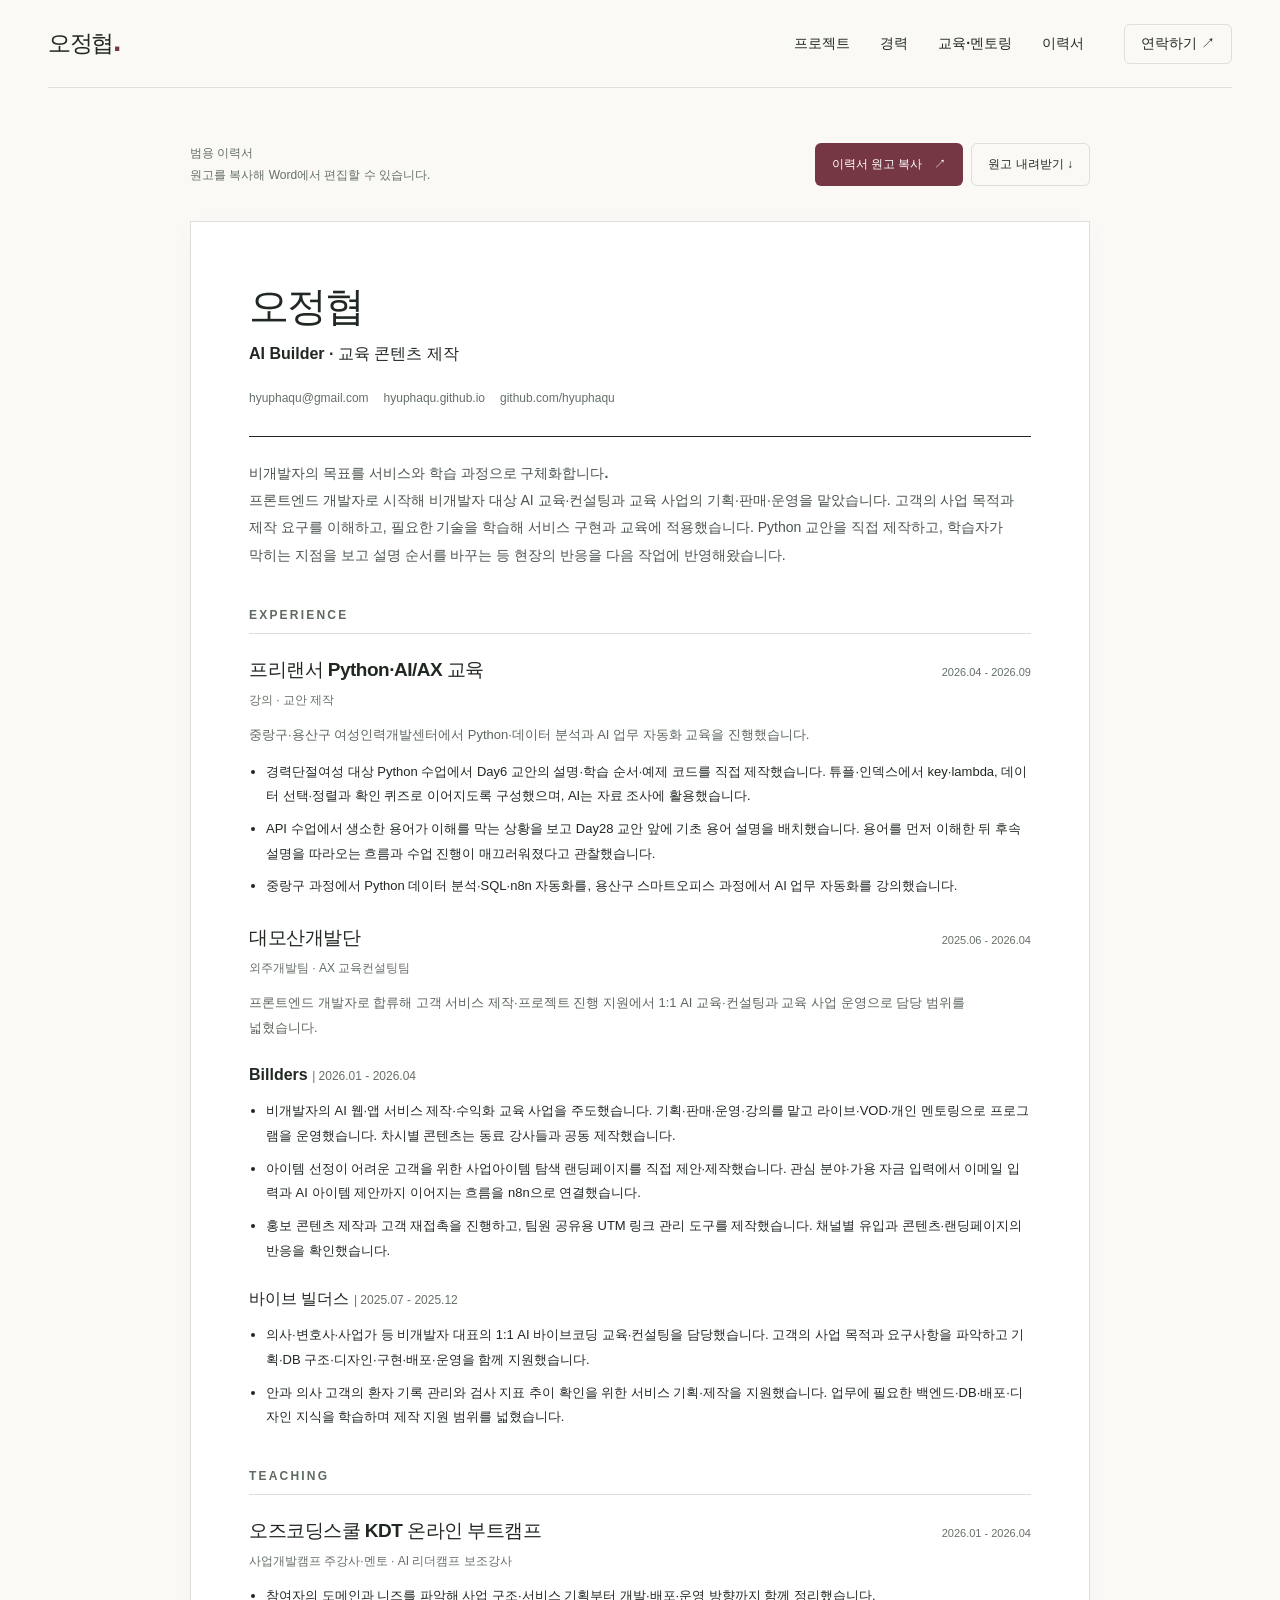
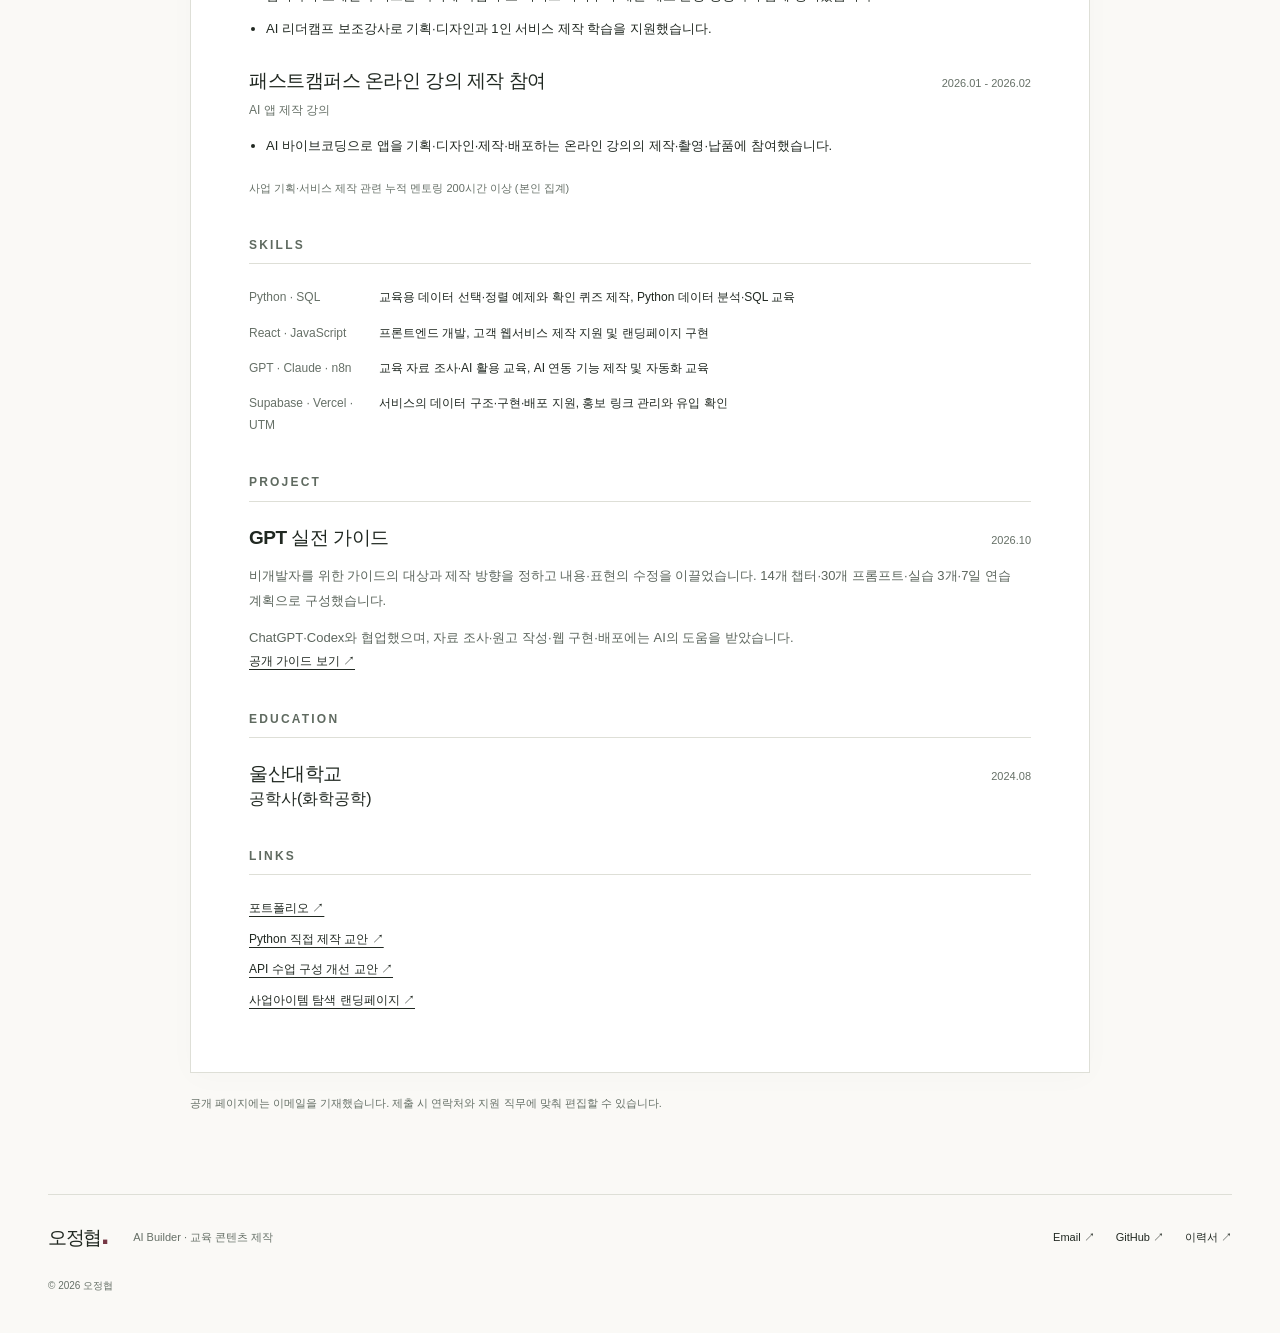
==== resume/index.html @ 207a9ebc "Build personal portfolio with project cases and public resume" ====
<!doctype html>
<html lang="ko"><head><meta charset="utf-8"><meta name="viewport" content="width=device-width,initial-scale=1">
<title>오정협 이력서 | AI Builder · 교육 콘텐츠 제작</title><meta name="description" content="오정협의 범용 이력서. Python·AI 교육과 교안 제작, 서비스 제작 지원, 교육 사업 운영 경험.">
<meta name="theme-color" content="#faf9f6"><link rel="icon" href="../assets/favicon.svg" type="image/svg+xml">
<link rel="canonical" href="https://hyuphaqu.github.io/resume/"><meta property="og:type" content="website"><meta property="og:locale" content="ko_KR">
<meta property="og:title" content="오정협 이력서 | AI Builder · 교육 콘텐츠 제작"><meta property="og:description" content="오정협의 범용 이력서. Python·AI 교육과 교안 제작, 서비스 제작 지원, 교육 사업 운영 경험."><meta property="og:url" content="https://hyuphaqu.github.io/resume/">
<meta property="og:image" content="https://hyuphaqu.github.io/assets/profile.webp"><meta name="twitter:card" content="summary">
<link rel="stylesheet" href="../assets/style.css"><script defer src="../assets/app.js"></script></head><body>
<a class="skip" href="#main">본문으로 건너뛰기</a><header class="header"><a class="brand" href="../index.html" aria-label="오정협 홈">오정협<span class="brand-dot">.</span></a>
<button class="menu-button" aria-expanded="false" aria-controls="site-nav">메뉴 <span aria-hidden="true">+</span></button>
<nav id="site-nav" aria-label="주요 메뉴"><a href="../index.html#work">프로젝트</a><a href="../index.html#career">경력</a><a href="../index.html#teaching">교육·멘토링</a><a href="../resume/">이력서</a><a class="nav-contact" href="../index.html#contact">연락하기 <span aria-hidden="true">↗</span></a></nav></header><main id="main" class="wrap resume-shell"><div class="resume-tools"><p>범용 이력서<br>원고를 복사해 Word에서 편집할 수 있습니다.</p><div class="resume-tool-actions"><button class="button primary" data-copy-resume>이력서 원고 복사 <span aria-hidden="true">↗</span></button><a class="button secondary" href="../downloads/resume.txt" download="오정협_범용이력서_원고.txt">원고 내려받기 ↓</a></div></div><article class="resume-document"><h1>오정협</h1><p class="resume-role">AI Builder · 교육 콘텐츠 제작</p><div class="resume-contacts"><a href="mailto:hyuphaqu@gmail.com">hyuphaqu@gmail.com</a><a href="https://hyuphaqu.github.io/">hyuphaqu.github.io</a><a href="https://github.com/hyuphaqu" target="_blank" rel="noopener noreferrer">github.com/hyuphaqu</a></div><div class="resume-intro"><strong>비개발자의 목표를 서비스와 학습 과정으로 구체화합니다.</strong><p>프론트엔드 개발자로 시작해 비개발자 대상 AI 교육·컨설팅과 교육 사업의 기획·판매·운영을 맡았습니다. 고객의 사업 목적과 제작 요구를 이해하고, 필요한 기술을 학습해 서비스 구현과 교육에 적용했습니다. Python 교안을 직접 제작하고, 학습자가 막히는 지점을 보고 설명 순서를 바꾸는 등 현장의 반응을 다음 작업에 반영해왔습니다.</p></div><section><h2>EXPERIENCE</h2><article class="resume-item"><div class="resume-item-heading"><h3>프리랜서 Python·AI/AX 교육</h3><time>2026.04 - 2026.09</time></div><p class="role">강의 · 교안 제작</p><p class="summary">중랑구·용산구 여성인력개발센터에서 Python·데이터 분석과 AI 업무 자동화 교육을 진행했습니다.</p><ul><li>경력단절여성 대상 Python 수업에서 Day6 교안의 설명·학습 순서·예제 코드를 직접 제작했습니다. 튜플·인덱스에서 key·lambda, 데이터 선택·정렬과 확인 퀴즈로 이어지도록 구성했으며, AI는 자료 조사에 활용했습니다.</li><li>API 수업에서 생소한 용어가 이해를 막는 상황을 보고 Day28 교안 앞에 기초 용어 설명을 배치했습니다. 용어를 먼저 이해한 뒤 후속 설명을 따라오는 흐름과 수업 진행이 매끄러워졌다고 관찰했습니다.</li><li>중랑구 과정에서 Python 데이터 분석·SQL·n8n 자동화를, 용산구 스마트오피스 과정에서 AI 업무 자동화를 강의했습니다.</li></ul></article><article class="resume-item"><div class="resume-item-heading"><h3>대모산개발단</h3><time>2025.06 - 2026.04</time></div><p class="role">외주개발팀 · AX 교육컨설팅팀</p><p class="summary">프론트엔드 개발자로 합류해 고객 서비스 제작·프로젝트 진행 지원에서 1:1 AI 교육·컨설팅과 교육 사업 운영으로 담당 범위를 넓혔습니다.</p><div class="resume-item"><p><strong>Billders</strong> <span class="role"> | 2026.01 - 2026.04</span></p><ul><li>비개발자의 AI 웹·앱 서비스 제작·수익화 교육 사업을 주도했습니다. 기획·판매·운영·강의를 맡고 라이브·VOD·개인 멘토링으로 프로그램을 운영했습니다. 차시별 콘텐츠는 동료 강사들과 공동 제작했습니다.</li><li>아이템 선정이 어려운 고객을 위한 사업아이템 탐색 랜딩페이지를 직접 제안·제작했습니다. 관심 분야·가용 자금 입력에서 이메일 입력과 AI 아이템 제안까지 이어지는 흐름을 n8n으로 연결했습니다.</li><li>홍보 콘텐츠 제작과 고객 재접촉을 진행하고, 팀원 공유용 UTM 링크 관리 도구를 제작했습니다. 채널별 유입과 콘텐츠·랜딩페이지의 반응을 확인했습니다.</li></ul></div><div class="resume-item"><p><strong>바이브 빌더스</strong> <span class="role"> | 2025.07 - 2025.12</span></p><ul><li>의사·변호사·사업가 등 비개발자 대표의 1:1 AI 바이브코딩 교육·컨설팅을 담당했습니다. 고객의 사업 목적과 요구사항을 파악하고 기획·DB 구조·디자인·구현·배포·운영을 함께 지원했습니다.</li><li>안과 의사 고객의 환자 기록 관리와 검사 지표 추이 확인을 위한 서비스 기획·제작을 지원했습니다. 업무에 필요한 백엔드·DB·배포·디자인 지식을 학습하며 제작 지원 범위를 넓혔습니다.</li></ul></div></article></section><section><h2>TEACHING</h2><article class="resume-item"><div class="resume-item-heading"><h3>오즈코딩스쿨 KDT 온라인 부트캠프</h3><time>2026.01 - 2026.04</time></div><p class="role">사업개발캠프 주강사·멘토 · AI 리더캠프 보조강사</p><ul><li>참여자의 도메인과 니즈를 파악해 사업 구조·서비스 기획부터 개발·배포·운영 방향까지 함께 정리했습니다.</li><li>AI 리더캠프 보조강사로 기획·디자인과 1인 서비스 제작 학습을 지원했습니다.</li></ul></article><article class="resume-item"><div class="resume-item-heading"><h3>패스트캠퍼스 온라인 강의 제작 참여</h3><time>2026.01 - 2026.02</time></div><p class="role">AI 앱 제작 강의</p><ul><li>AI 바이브코딩으로 앱을 기획·디자인·제작·배포하는 온라인 강의의 제작·촬영·납품에 참여했습니다.</li></ul></article><p class="resume-footnote">사업 기획·서비스 제작 관련 누적 멘토링 200시간 이상 (본인 집계)</p></section><section><h2>SKILLS</h2><dl class="resume-skills"><div><dt>Python · SQL</dt><dd>교육용 데이터 선택·정렬 예제와 확인 퀴즈 제작, Python 데이터 분석·SQL 교육</dd></div><div><dt>React · JavaScript</dt><dd>프론트엔드 개발, 고객 웹서비스 제작 지원 및 랜딩페이지 구현</dd></div><div><dt>GPT · Claude · n8n</dt><dd>교육 자료 조사·AI 활용 교육, AI 연동 기능 제작 및 자동화 교육</dd></div><div><dt>Supabase · Vercel · UTM</dt><dd>서비스의 데이터 구조·구현·배포 지원, 홍보 링크 관리와 유입 확인</dd></div></dl></section><section><h2>PROJECT</h2><article class="resume-item"><div class="resume-item-heading"><h3>GPT 실전 가이드</h3><time>2026.10</time></div><p class="summary">비개발자를 위한 가이드의 대상과 제작 방향을 정하고 내용·표현의 수정을 이끌었습니다. 14개 챕터·30개 프롬프트·실습 3개·7일 연습 계획으로 구성했습니다.</p><p class="summary">ChatGPT·Codex와 협업했으며, 자료 조사·원고 작성·웹 구현·배포에는 AI의 도움을 받았습니다.</p><p class="resume-links"><a href="https://gpt-hypothesis-guide.vercel.app/" target="_blank" rel="noopener noreferrer">공개 가이드 보기 ↗</a></p></article></section><section><h2>EDUCATION</h2><div class="resume-item-heading"><h3>울산대학교</h3><time>2024.08</time></div><p class="role">공학사(화학공학)</p></section><section><h2>LINKS</h2><div class="resume-links"><a href="https://hyuphaqu.github.io/" target="_blank" rel="noopener noreferrer">포트폴리오 ↗</a><a href="https://demodev.notion.site/33cccaf841aa8014bf7bc5bc81eb9c6d" target="_blank" rel="noopener noreferrer">Python 직접 제작 교안 ↗</a><a href="https://demodev.notion.site/360ccaf841aa806db81ffb4a55bb0913" target="_blank" rel="noopener noreferrer">API 수업 구성 개선 교안 ↗</a><a href="https://demodev-ideafinder.base44.app/" target="_blank" rel="noopener noreferrer">사업아이템 탐색 랜딩페이지 ↗</a></div></section></article><p class="resume-footnote">공개 페이지에는 이메일을 기재했습니다. 제출 시 연락처와 지원 직무에 맞춰 편집할 수 있습니다.</p></main><footer class="footer"><a class="brand" href="../index.html">오정협<span class="brand-dot">.</span></a><p>AI Builder · 교육 콘텐츠 제작</p><div><a href="mailto:hyuphaqu@gmail.com">Email ↗</a><a href="https://github.com/hyuphaqu" target="_blank" rel="noopener noreferrer">GitHub ↗</a><a href="../resume/">이력서 ↗</a></div><small>© 2026 오정협</small></footer><div class="toast" role="status" aria-live="polite"></div></body></html>
---- assets/style.css ----
:root{--paper:#faf9f6;--white:#fff;--ink:#202821;--muted:#667067;--line:#dedfd7;--accent:#763744;--accent-dark:#5e2633;--soft:#f2ebe9;--green:#e9ede5;--radius:14px;--max:1120px;font-family:-apple-system,BlinkMacSystemFont,"Apple SD Gothic Neo","Noto Sans KR","Malgun Gothic",sans-serif;color:var(--ink);background:var(--paper);font-synthesis:none;scroll-behavior:smooth;scroll-padding-top:100px}
*{box-sizing:border-box}body{margin:0}a{color:inherit;text-decoration:none}button{font:inherit;cursor:pointer}img{display:block;max-width:100%;height:auto}button,a{-webkit-tap-highlight-color:transparent}::selection{background:#e9d4d9;color:#36171e}a:focus-visible,button:focus-visible{outline:3px solid var(--accent);outline-offset:5px}button{color:inherit}h1,h2,h3,p,figure,dl,dd{margin:0}p{word-break:keep-all;overflow-wrap:anywhere}h1,h2,h3{word-break:keep-all}button:disabled{cursor:default}em{font-style:normal;color:var(--accent)}.wrap{width:min(var(--max),calc(100% - 96px));margin-inline:auto}.header{height:88px;display:flex;justify-content:space-between;align-items:center;width:min(1280px,calc(100% - 96px));margin:auto;border-bottom:1px solid var(--line);position:relative;z-index:10}.brand{font-size:23px;font-weight:800;letter-spacing:-1.3px;white-space:nowrap}.brand-dot{color:var(--accent);font-size:30px;line-height:0}.header nav{display:flex;gap:30px;align-items:center;font-size:14px;font-weight:550}.header nav a{padding-block:9px}.header nav a:hover,.text-link:hover,.back-link:hover{color:var(--accent)}.header nav .nav-contact{margin-left:10px;padding:10px 16px;border:1px solid var(--line);border-radius:6px}.menu-button{display:none}.skip{position:absolute;top:-100px;left:16px;padding:10px;background:var(--ink);color:white;z-index:100}.skip:focus{top:16px}.hero{padding-top:92px;padding-bottom:76px;display:grid;grid-template-columns:1fr 370px;gap:70px;align-items:center}.eyebrow,.mini-label{font-size:11px;letter-spacing:1.8px;font-weight:700;line-height:1.5;color:var(--muted)}.eyebrow{display:flex;align-items:center;gap:9px;margin-bottom:22px}.hero .eyebrow span{width:7px;height:7px;border-radius:50%;background:var(--accent)}h1{font-size:clamp(42px,4.6vw,61px);letter-spacing:-3.2px;line-height:1.2;font-weight:750}.hero-desc{font-size:16px;line-height:1.9;margin-top:28px;color:#525c54;letter-spacing:-.25px}.hero-actions{display:flex;align-items:center;gap:26px;margin-top:34px}.button{display:inline-flex;align-items:center;justify-content:center;gap:32px;font-weight:650;font-size:14px;padding:17px 23px;border-radius:6px;transition:background .15s,transform .15s;border:1px solid transparent;line-height:1.4}.button:hover{transform:translateY(-2px)}.primary{background:var(--accent);color:white}.primary:hover{background:var(--accent-dark)}.secondary{border-color:var(--line);background:transparent}.secondary:hover{background:var(--green)}.text-link{font-size:14px;line-height:1.6;font-weight:650;display:inline-block;text-underline-offset:5px}.hero-portrait{padding-top:28px}.portrait-wrap{border-radius:125px 14px 14px 14px;overflow:hidden;background:#62232d;aspect-ratio:1}.hero-portrait img{width:100%;height:100%;object-fit:cover}.hero-portrait figcaption{display:flex;justify-content:space-between;gap:12px;padding-top:15px;font-size:11px;color:var(--muted)}.hero-portrait figcaption span:first-child{font-size:13px;color:var(--ink);font-weight:700}.intro-strip{display:grid;grid-template-columns:1fr 1fr 1.15fr;border-top:1px solid var(--line);border-bottom:1px solid var(--line);padding-block:26px;gap:30px}.intro-strip>div+div{border-left:1px solid var(--line);padding-left:30px}.intro-strip p{font-size:15px;line-height:1.5;margin-top:6px}.intro-strip small{display:block;font-size:11px;color:var(--muted);margin-top:3px}.intro-strip strong{font-weight:700}.section{padding-block:98px}.section-heading{display:flex;justify-content:space-between;align-items:end;gap:40px;margin-bottom:39px}.section-heading .eyebrow{margin-bottom:13px}h2{font-size:37px;letter-spacing:-1.7px;line-height:1.35;font-weight:700}.section-heading>p{font-size:14px;line-height:1.8;color:var(--muted)}.project-grid{display:grid;grid-template-columns:1fr 1fr;gap:48px 28px}.project-card{display:flex;flex-direction:column;min-width:0}.project-visual{aspect-ratio:1.58;border-radius:var(--radius);overflow:hidden;display:flex;align-items:center;justify-content:center;position:relative;background:#f0ede7;border:1px solid #e9e7e0;transition:transform .25s}.project-card:hover .project-visual{transform:translateY(-4px)}.project-info{padding:23px 2px 0}.project-meta{display:flex;align-items:center;justify-content:space-between;gap:15px;font-size:11px;font-weight:600;color:var(--muted)}.project-meta time{white-space:nowrap;font-size:11px;font-weight:450;font-variant-numeric:tabular-nums}.project-info h3{font-size:25px;letter-spacing:-.9px;line-height:1.4;margin-top:12px}.project-info>p{font-size:14px;color:var(--muted);line-height:1.85;margin-top:12px;max-width:470px}.project-bottom{display:flex;align-items:center;justify-content:space-between;gap:16px;margin-top:20px;font-size:11px;color:var(--muted)}.round-arrow{border:1px solid var(--line);border-radius:50%;width:31px;height:31px;display:grid;place-items:center;font-size:17px;color:var(--ink);transition:background .15s,color .15s}.project-card:hover .round-arrow{background:var(--accent);color:white;border-color:var(--accent)}.lesson-preview{padding:24px 29px;background:#fffefb;width:84%;border-radius:7px;box-shadow:0 12px 40px #343d3210;transform:rotate(-2deg)}.preview-top{display:flex;align-items:center;gap:4px;font-size:9px;font-weight:650;letter-spacing:1px;color:var(--muted)}.preview-top span{margin-right:auto}.preview-top i,.browser-bar i{width:5px;height:5px;background:#d8dbd1;border-radius:50%;display:inline-block}.lesson-preview>p{font-size:25px;line-height:1.35;letter-spacing:-1px;font-weight:700;margin-block:18px}.code{font:10px/1.8 ui-monospace,SFMono-Regular,monospace;background:#eff1e9;padding:12px 15px;border-radius:5px;color:#304c38}.comment{color:#6c766b}.accent-code{color:#91424c}.lesson-path{display:flex;align-items:center;gap:12px;margin-top:16px;font-size:10px}.lesson-path b{color:#a7b2a2;font-weight:400}.lesson-preview>small{font-size:8px;display:block;margin-top:13px;color:#7b8278}.billders .project-visual{background:#ede9e1}.browser-preview{width:88%;border-radius:8px;overflow:hidden;box-shadow:0 8px 22px #342c1712;background:white;transform:rotate(2deg)}.browser-bar{background:#fff;padding:10px 12px;display:flex;gap:5px;align-items:center;border-bottom:1px solid #ddd}.browser-bar span{font-size:8px;color:var(--muted);margin:auto}.browser-preview img{width:100%;aspect-ratio:2.15;object-fit:cover;object-position:top}.preview-caption{font-size:9px;text-align:center;padding:10px;color:var(--muted);background:#fff}.vibe-builders .project-visual{background:#e8ede6}.service-preview{width:81%}.service-preview .mini-label{font-size:9px}.service-preview>p{font-size:24px;line-height:1.4;font-weight:700;letter-spacing:-.8px;margin:14px 0 19px}.service-lines{display:grid;gap:7px}.service-lines>div{display:flex;align-items:center;gap:15px;background:#fafbf7;padding:10px 13px;border-radius:4px;font-size:11px}.service-lines span{color:#75856f;font:10px ui-monospace,monospace}.service-preview>small{font-size:9px;display:block;margin-top:13px;color:var(--muted)}.gpt-guide .project-visual{background:#ece4e5}.guide-preview{width:80%;padding:5px 0}.guide-preview .mini-label{color:#925b65;font-size:9px}.guide-preview>p{font-size:28px;font-weight:700;letter-spacing:-1px;line-height:1.4;margin-top:22px}.guide-numbers{display:flex;margin-top:23px;gap:36px}.guide-numbers>div{display:flex;align-items:baseline;gap:7px}.guide-numbers strong{font-size:31px;font-weight:600;color:var(--accent);letter-spacing:-1px}.guide-numbers span{font-size:9px;color:#776b6b}.guide-preview>small{font-size:9px;color:#776b6b;display:block;margin-top:21px}.career-section{background:#eeefe8}.career-layout{display:grid;grid-template-columns:1fr 1.42fr;gap:90px}.section-heading.vertical{display:block;align-self:start;margin:0}.vertical>p:not(.eyebrow){margin-top:24px;line-height:1.9}.vertical>.text-link{margin-top:26px}.timeline{border-left:1px solid #cdd3c6}.career-entry{padding-left:30px;position:relative;padding-bottom:48px}.career-entry:last-child{padding-bottom:0}.timeline-dot{position:absolute;left:-5px;top:5px;width:9px;height:9px;border-radius:50%;background:var(--accent);border:2px solid #eeefe8;outline:1px solid var(--accent)}.entry-date{font-size:11px;color:var(--muted);font-variant-numeric:tabular-nums;letter-spacing:.4px}.career-entry h3{font-size:23px;letter-spacing:-.8px;line-height:1.4;margin-top:10px}.entry-org{font-size:12px;color:var(--muted);margin-top:7px}.career-entry>p:not(.entry-date):not(.entry-org){font-size:14px;color:#576151;line-height:1.9;margin-top:19px}.tags{display:flex;gap:6px;flex-wrap:wrap;margin-top:17px}.tags>span{font-size:10px;padding:5px 8px;background:#e2e5db;border-radius:4px;color:#576151}.sub-experience{border-top:1px solid #d7dacf;margin-top:22px}.sub-experience>div{padding-top:17px}.sub-experience strong{font-size:13px}.sub-experience span{font-size:10px;color:var(--muted);margin-left:15px}.sub-experience p{font-size:12px;margin-top:5px;color:#576151;line-height:1.7}.teaching-summary{display:grid;grid-template-columns:1fr 1fr;gap:40px;margin-bottom:42px}.teaching-summary article{border-top:1px solid var(--line);padding-top:23px}.teaching-summary h3{font-size:21px;letter-spacing:-.6px;margin-top:12px}.teaching-summary p{font-size:13px;line-height:1.85;color:var(--muted);margin-top:10px}.teaching-summary p:first-of-type{color:var(--ink);font-size:12px}.mentoring-list{border-top:1px solid var(--line)}.mentoring-list>a{display:flex;gap:25px;align-items:center;padding:23px 5px;border-bottom:1px solid var(--line);transition:padding .15s}.mentoring-list>a:hover{padding-inline:12px;color:var(--accent)}.mentoring-list>a>span{font-size:11px;color:var(--muted);font-family:ui-monospace,monospace}.mentoring-list h3{font-size:17px;letter-spacing:-.4px}.mentoring-list p{font-size:12px;color:var(--muted);line-height:1.8;margin-top:5px}.mentoring-list b{margin-left:auto;font-size:22px;font-weight:400}.caption{font-size:11px;color:var(--muted);line-height:1.85;margin-top:16px}.skills-section{padding-top:0}.skill-list{border-top:1px solid var(--line)}.skill-list>div{display:grid;grid-template-columns:180px 1fr;border-bottom:1px solid var(--line);padding:22px 0;align-items:baseline;gap:30px}.skill-list dt{font-size:13px;font-weight:600}.skill-list dd{display:flex;justify-content:space-between;gap:25px;font-size:12px;align-items:baseline}.skill-list strong{font-size:13px;font-weight:550}.skill-list dd span{font-size:11px;color:var(--muted)}.resume-banner{display:flex;align-items:center;justify-content:space-between;background:#ece5e5;padding:46px 52px;border-radius:var(--radius);gap:30px}.resume-banner h2{font-size:28px;letter-spacing:-1px}.resume-banner p:last-child{font-size:13px;color:var(--muted);margin-top:16px}.resume-banner .eyebrow{margin-bottom:10px;color:#8c5963}.contact-section{padding-top:100px;padding-bottom:110px}.contact-section h2{font-size:46px;letter-spacing:-2px}.contact-section>p:not(.eyebrow){font-size:14px;color:var(--muted);margin-top:21px;line-height:1.8}.contact-actions{display:flex;align-items:center;gap:22px;margin-top:31px;flex-wrap:wrap}.contact-email{font-size:28px;font-weight:500;letter-spacing:-.8px}.contact-email span{color:var(--accent);font-size:24px;margin-left:12px}.copy-button{border:1px solid var(--line);border-radius:5px;background:transparent;padding:9px 12px;font-size:11px;white-space:nowrap}.copy-button:hover{background:var(--green)}.contact-section>.text-link{margin-top:25px;color:var(--muted);font-size:12px}.footer{border-top:1px solid var(--line);width:min(1280px,calc(100% - 96px));margin:auto;padding:30px 0 40px;display:flex;align-items:center;gap:25px;flex-wrap:wrap}.footer .brand{font-size:19px}.footer p{font-size:11px;color:var(--muted)}.footer>div{margin-left:auto;display:flex;gap:21px;font-size:11px}.footer small{font-size:10px;color:var(--muted);width:100%;margin-top:3px}.toast{position:fixed;left:50%;bottom:25px;transform:translate(-50%,15px);opacity:0;pointer-events:none;color:white;background:var(--ink);padding:13px 20px;border-radius:7px;font-size:13px;transition:.2s;z-index:100;max-width:calc(100% - 30px);text-align:center}.toast.show{opacity:1;transform:translate(-50%,0)}
.case-main{padding-top:38px}.back-link{font-size:12px;color:var(--muted)}.case-hero{padding:52px 0 43px;border-bottom:1px solid var(--line)}.case-hero h1{font-size:47px;line-height:1.3;letter-spacing:-2.4px;max-width:900px}.case-lead{font-size:18px;color:var(--muted);line-height:1.9;max-width:760px;margin-top:24px}.case-facts{display:grid;grid-template-columns:1fr 1fr;gap:26px 40px;margin-top:39px;max-width:850px}.case-facts dt{font-size:10px;color:var(--muted);letter-spacing:.4px;margin-bottom:8px}.case-facts dd{font-size:13px;line-height:1.8}.case-body{max-width:850px;margin:auto}.case-section{padding:61px 0 59px;border-bottom:1px solid var(--line)}.case-section h2{font-size:32px;letter-spacing:-1.4px;line-height:1.4}.case-section>p:not(.eyebrow):not(.caption){font-size:15px;line-height:2;margin-top:22px;color:#535e54}.case-section .eyebrow{margin-bottom:16px}.case-section>.text-link,.case-section>.button{margin-top:25px}.case-section .caption{margin-top:20px}.case-section code{font:13px ui-monospace,monospace;background:#ecefe7;padding:2px 4px;border-radius:3px}.case-section.takeaway{border-bottom:0}.evidence{margin:30px 0}.evidence>a{display:block;background:#f1f0eb;border:1px solid var(--line);border-radius:8px;padding:16px;overflow:hidden}.evidence img{width:100%;border-radius:2px}.evidence figcaption{font-size:11px;color:var(--muted);line-height:1.8;margin-top:12px}.evidence figcaption span{display:block;color:#7f857c;font-size:10px}.step-flow{display:flex;align-items:stretch;gap:13px;margin:29px 0;background:#eeefe8;padding:25px;border-radius:8px}.step-flow>div{flex:1;min-width:0}.step-flow b{display:block;font-size:10px;color:var(--accent);font-family:ui-monospace,monospace}.step-flow strong{display:block;font-size:16px;line-height:1.4;margin-top:10px}.step-flow span{display:block;font-size:11px;color:var(--muted);line-height:1.7;margin-top:6px}.step-flow i{align-self:center;font-size:18px;color:#939f8f;font-style:normal}.comparison{display:grid;grid-template-columns:1fr 1fr;margin-top:28px;border-top:1px solid var(--line);border-bottom:1px solid var(--line)}.comparison>div{padding:25px 24px 25px 0}.comparison>div+div{padding-left:24px;border-left:1px solid var(--line)}.comparison h3{font-size:18px;line-height:1.6;letter-spacing:-.5px;margin-top:12px}.comparison p{font-size:13px;line-height:1.9;color:var(--muted);margin-top:10px}.journey{display:grid;grid-template-columns:1fr 1fr;gap:12px;margin-top:28px}.journey>div{background:#eeefe8;padding:22px;border-radius:6px;display:flex;flex-direction:column;gap:9px}.journey strong{font-size:13px}.journey span{font-size:12px;line-height:1.9;color:var(--muted)}.journey .journey-goal{grid-column:span 2;background:#ece5e5}.role-list{margin-top:28px;border-top:1px solid var(--line)}.role-list>div{display:grid;grid-template-columns:140px 1fr;gap:20px;border-bottom:1px solid var(--line);padding:20px 0;font-size:13px;line-height:1.9}.role-list dt{font-weight:650}.role-list dd{color:var(--muted)}.question-list{margin-top:28px}.question-list article{display:grid;grid-template-columns:35px 1fr;gap:7px 15px;padding:23px 0;border-top:1px solid var(--line)}.question-list span{font-size:12px;color:var(--accent);grid-row:span 2}.question-list h3{font-size:18px;line-height:1.6}.question-list p{font-size:13px;line-height:1.9;color:var(--muted)}.guide-totals{display:grid;grid-template-columns:repeat(4,1fr);border-block:1px solid var(--line);padding:30px 0;margin-top:30px}.guide-totals>div{display:flex;flex-direction:column;gap:10px}.guide-totals strong{font-size:43px;color:var(--accent);font-weight:600;letter-spacing:-2px}.guide-totals span{font-size:12px;color:var(--muted)}.next-project{border-top:1px solid var(--line);margin-top:35px;padding:32px 0 65px;display:grid;grid-template-columns:1fr auto;gap:13px}.next-project>span{font-size:11px;color:var(--muted);grid-column:1}.next-project strong{font-size:24px;line-height:1.5;letter-spacing:-.8px}.next-project b{grid-column:2;grid-row:1/3;align-self:center;font-size:35px;font-weight:400}.next-project:hover{color:var(--accent)}
.resume-shell{max-width:900px;padding-block:55px 80px}.resume-tools{display:flex;gap:10px;justify-content:space-between;align-items:center;margin-bottom:35px;flex-wrap:wrap}.resume-tools p{font-size:12px;color:var(--muted);line-height:1.8}.resume-tool-actions{display:flex;gap:8px;flex-wrap:wrap}.resume-tool-actions .button{padding:12px 16px;font-size:12px;gap:12px}.resume-document{background:#fff;padding:60px 58px;border:1px solid var(--line);box-shadow:0 5px 30px #25302205}.resume-document h1{font-size:40px;letter-spacing:-1.8px}.resume-role{font-size:16px;font-weight:650;margin-top:14px}.resume-contacts{display:flex;gap:5px 15px;flex-wrap:wrap;font-size:12px;color:var(--muted);margin-top:23px;line-height:1.8}.resume-intro{border-top:1px solid var(--ink);padding-top:23px;margin-top:26px;font-size:14px;line-height:1.95;color:#4a544c}.resume-document section{margin-top:38px}.resume-document h2{font-size:12px;letter-spacing:2.2px;border-bottom:1px solid var(--line);padding-bottom:10px;margin-bottom:22px;color:#5f6a60}.resume-document h3{font-size:19px;letter-spacing:-.5px;line-height:1.5}.resume-item{margin-top:25px}.resume-item:first-of-type{margin-top:0}.resume-item-heading{display:flex;justify-content:space-between;gap:20px;align-items:baseline}.resume-item-heading time{font-size:11px;color:var(--muted);white-space:nowrap}.resume-item .role{font-size:12px;color:var(--muted);margin-top:5px;line-height:1.8}.resume-item .summary{font-size:13px;line-height:1.95;color:#5c665d;margin-top:11px}.resume-item ul{margin:12px 0 0;padding-left:17px;font-size:13px;line-height:1.9}.resume-item li+li{margin-top:8px}.resume-skills{display:grid;gap:13px}.resume-skills>div{display:grid;grid-template-columns:115px 1fr;gap:15px;font-size:12px;line-height:1.85}.resume-skills dt{color:var(--muted)}.resume-links{font-size:12px;line-height:1.9;display:grid;gap:8px}.resume-links a{text-decoration:underline;text-underline-offset:4px}.resume-footnote{font-size:11px;color:var(--muted);line-height:1.9;margin-top:20px}
@media(min-width:1500px){.hero{padding-top:110px;padding-bottom:90px;gap:110px;grid-template-columns:1fr 380px}.header{height:96px}.hero-portrait{padding-top:25px}}
@media(max-width:1050px){.header nav{gap:20px}.hero{grid-template-columns:1fr 310px;gap:45px;padding-top:70px}.hero h1{font-size:49px}.hero-desc{font-size:15px}.hero-actions{gap:20px}.hero-actions .button{padding:15px 19px;gap:20px}.career-layout{gap:60px}.skill-list>div{grid-template-columns:140px 1fr}.skill-list dd{display:grid;gap:5px}.guide-preview>p{font-size:25px}.lesson-preview{padding:21px 24px}.lesson-preview>p{font-size:23px}.guide-numbers{gap:28px}.service-preview>p{font-size:22px}}
@media(max-width:800px){.wrap{width:calc(100% - 48px)}.header{width:calc(100% - 48px);height:74px}.header nav{gap:17px;font-size:12px}.header nav .nav-contact{margin-left:0;padding:8px 10px}.hero{grid-template-columns:1fr 250px;gap:35px;padding-top:60px;padding-bottom:55px}.hero h1{font-size:40px;letter-spacing:-2.2px}.hero-desc{font-size:14px}.hero-actions{align-items:start;flex-direction:column;gap:16px;margin-top:25px}.hero-portrait figcaption{display:block}.hero-portrait figcaption span{display:block;line-height:1.7}.intro-strip{gap:15px}.intro-strip>div+div{padding-left:15px}.intro-strip p{font-size:12px}.intro-strip small{font-size:9px}.section{padding-block:70px}.section-heading h2{font-size:30px}.section-heading>p{font-size:12px}.project-grid{gap:36px 22px}.project-info h3{font-size:21px}.project-info>p{font-size:12px}.project-meta{font-size:10px;display:block;line-height:1.9}.project-meta time{font-size:10px}.project-bottom{font-size:9px}.round-arrow{width:27px;height:27px;flex:none}.project-visual{aspect-ratio:1.25}.lesson-preview{padding:18px 17px;width:87%}.lesson-preview>p{font-size:21px;margin-block:13px}.lesson-path{gap:8px;font-size:9px}.lesson-preview>small{font-size:7px}.code{font-size:9px;padding:9px 10px}.preview-top{font-size:8px}.browser-preview{width:90%}.browser-preview img{aspect-ratio:1.6;object-position:top left;object-fit:cover}.preview-caption{font-size:8px}.service-preview{width:83%}.service-preview>p{font-size:21px}.service-lines>div{font-size:10px;padding:9px 10px}.guide-preview>p{font-size:23px}.guide-numbers{gap:22px;margin-top:18px}.guide-numbers>div{display:block}.guide-numbers span{display:block}.guide-numbers strong{font-size:27px}.guide-preview>small{font-size:8px;margin-top:16px}.career-layout{grid-template-columns:1fr 1.4fr;gap:40px}.career-layout h2{font-size:29px}.career-entry{padding-left:22px}.career-entry h3{font-size:20px}.career-entry>p:not(.entry-date):not(.entry-org){font-size:12px}.vertical>p:not(.eyebrow){font-size:12px}.teaching-summary{gap:28px}.teaching-summary h3{font-size:19px}.teaching-summary p{font-size:12px}.resume-banner{padding:35px;gap:25px}.resume-banner h2{font-size:25px}.resume-banner .button{padding:15px;gap:15px;font-size:12px}.contact-section h2{font-size:38px}.contact-email{font-size:25px}.footer{width:calc(100% - 48px);gap:20px}.footer p{font-size:10px}.case-hero h1{font-size:38px}.case-lead{font-size:16px}.case-section h2{font-size:29px}.case-section>p:not(.eyebrow):not(.caption){font-size:14px}.resume-document{padding:42px 34px}.resume-shell{padding-top:35px}.skills-section{padding-top:0}}
@media(max-width:600px){.header{height:68px}.header .brand{font-size:22px}.menu-button{display:flex;gap:15px;align-items:center;padding:8px 0 8px 12px;border:0;background:transparent;font-size:12px}.menu-button span{font-size:22px;line-height:1;font-weight:300;transition:transform .2s}.menu-button[aria-expanded=true] span{transform:rotate(45deg)}.header nav{position:absolute;display:none;top:67px;left:-24px;right:-24px;background:var(--paper);padding:20px 24px 24px;border-bottom:1px solid var(--line);box-shadow:0 15px 15px #20282008;flex-direction:column;align-items:stretch;gap:4px;font-size:14px}.header nav.open{display:flex}.header nav a{padding:13px 0}.header nav .nav-contact{border:0;padding:13px 0;margin:0;color:var(--accent)}.hero{display:flex;flex-direction:column;align-items:stretch;gap:34px;padding-top:46px;padding-bottom:35px}.hero .eyebrow{font-size:10px;margin-bottom:22px}.hero h1{font-size:46px;line-height:1.2;letter-spacing:-2.7px}.hero-desc{font-size:14px;line-height:1.95;margin-top:25px}.desktop-break{display:none}.hero-actions{flex-direction:row;align-items:center;gap:23px;flex-wrap:wrap;margin-top:28px}.hero-actions .button{font-size:12px;padding:15px 17px;gap:19px}.hero-actions .text-link{font-size:12px}.hero-portrait{padding:0;display:flex;gap:21px;align-items:center}.portrait-wrap{width:112px;flex:none;aspect-ratio:1;border-radius:32px 6px 6px 6px}.hero-portrait figcaption{padding:0}.hero-portrait figcaption span:first-child{font-size:16px}.hero-portrait figcaption span:last-child{font-size:11px;margin-top:3px}.intro-strip{grid-template-columns:1fr;padding:20px 0;gap:14px}.intro-strip>div{display:grid;grid-template-columns:70px 1fr;align-items:baseline;gap:12px}.intro-strip>div+div{padding-left:0;border:0}.intro-strip .mini-label{font-size:10px}.intro-strip p{margin:0;font-size:13px}.intro-strip small{font-size:10px;margin-top:3px}.section{padding-block:57px}.section-heading{align-items:start;display:block;margin-bottom:28px}.section-heading h2{font-size:29px;letter-spacing:-1.4px}.section-heading>p{margin-top:17px;font-size:12px;line-height:1.8}.section-heading>p br{display:none}.eyebrow{font-size:10px;letter-spacing:1.5px}.project-grid{grid-template-columns:1fr;gap:34px}.project-visual{aspect-ratio:1.5}.project-meta{display:flex;font-size:10px}.project-info{padding-top:18px}.project-info h3{font-size:24px;letter-spacing:-.9px;margin-top:9px}.project-info>p{font-size:13px;line-height:1.9;margin-top:10px}.project-bottom{font-size:10px;margin-top:16px}.lesson-preview{width:82%;padding:20px 22px}.lesson-preview>p{font-size:24px}.code{font-size:9px}.preview-top{font-size:8px}.lesson-path{font-size:9px;gap:12px;margin-top:12px}.lesson-preview>small{font-size:7px;margin-top:10px}.browser-preview{width:86%}.browser-preview img{aspect-ratio:2.1}.browser-bar{padding:8px 10px}.preview-caption{padding:8px}.service-preview>p{font-size:23px;margin:12px 0 14px}.service-lines{gap:6px}.service-lines>div{font-size:10px;padding:8px 11px}.service-preview>small{font-size:8px;margin-top:11px}.guide-preview>p{font-size:27px;margin-top:18px}.guide-numbers{gap:34px;margin-top:20px}.guide-numbers>div{display:flex;gap:7px}.guide-numbers strong{font-size:31px}.guide-numbers span{font-size:9px}.guide-preview>small{font-size:8px;margin-top:19px}.career-layout{grid-template-columns:1fr;gap:33px}.career-layout h2{font-size:30px}.vertical>p:not(.eyebrow){font-size:13px;margin-top:17px}.vertical>p br{display:none}.vertical>.text-link{margin-top:17px;font-size:12px}.timeline{margin-left:4px}.career-entry{padding-left:23px;padding-bottom:34px}.career-entry h3{font-size:21px}.career-entry>p:not(.entry-date):not(.entry-org){font-size:13px;margin-top:14px}.teaching-summary{grid-template-columns:1fr;gap:27px;margin-bottom:30px}.teaching-summary p{font-size:13px}.teaching-summary article{padding-top:20px}.mentoring-list>a{gap:16px;padding-block:21px}.mentoring-list h3{font-size:16px}.mentoring-list p{font-size:11px;line-height:1.8}.mentoring-list>a>span{font-size:10px}.mentoring-list b{font-size:21px}.caption{font-size:10px}.skills-section{padding-top:0}.skill-list>div{grid-template-columns:1fr;gap:9px;padding-block:20px}.skill-list dt{font-size:11px;color:var(--muted)}.skill-list strong{font-size:13px}.skill-list dd span{font-size:11px}.resume-banner{flex-direction:column;align-items:stretch;padding:30px 26px;gap:25px}.resume-banner h2{font-size:26px}.resume-banner p:last-child{font-size:12px;margin-top:12px}.resume-banner .button{align-self:start}.contact-section h2{font-size:37px}.contact-section>p:not(.eyebrow){font-size:12px;line-height:1.9;max-width:285px}.contact-email{font-size:23px;letter-spacing:-.7px}.contact-email span{font-size:20px;margin-left:5px}.contact-actions{gap:17px;margin-top:25px}.copy-button{font-size:10px;padding:8px 10px}.footer{padding:26px 0;gap:14px}.footer p{width:calc(100% - 100px);margin-left:auto;text-align:right;font-size:9px}.footer>div{margin-left:0;width:100%;font-size:10px;gap:22px}.footer small{font-size:9px;margin-top:4px}.case-main{padding-top:25px}.back-link{font-size:11px}.case-hero{padding:36px 0 31px}.case-hero .eyebrow{font-size:9px}.case-hero h1{font-size:33px;line-height:1.4;letter-spacing:-1.7px}.case-lead{font-size:14px;line-height:1.95;margin-top:20px}.case-facts{grid-template-columns:1fr;gap:17px;margin-top:29px}.case-facts>div{display:grid;grid-template-columns:70px 1fr;gap:13px}.case-facts dt{font-size:10px;line-height:1.8;margin:0}.case-facts dd{font-size:12px;line-height:1.9}.case-section{padding:40px 0}.case-section .eyebrow{font-size:9px;margin-bottom:14px}.case-section h2{font-size:26px;letter-spacing:-1.2px;line-height:1.45}.case-section>p:not(.eyebrow):not(.caption){font-size:13px;line-height:2;margin-top:19px}.step-flow{flex-direction:column;padding:22px;gap:12px;margin:23px 0}.step-flow>div{display:grid;grid-template-columns:25px 1fr;gap:5px 10px}.step-flow strong{font-size:15px;margin:0}.step-flow b{grid-row:span 2;padding-top:4px}.step-flow span{grid-column:2;font-size:11px;margin:0}.step-flow i{transform:rotate(90deg);font-size:17px;margin:0;align-self:start;margin-left:29px}.comparison{grid-template-columns:1fr;margin-top:24px}.comparison>div{padding:23px 0}.comparison>div+div{border-left:0;border-top:1px solid var(--line);padding-left:0}.comparison h3{font-size:17px;margin-top:10px}.comparison p{font-size:12px}.comparison .mini-label{font-size:10px}.evidence{margin:24px 0}.evidence>a{padding:8px}.evidence figcaption{font-size:10px}.evidence figcaption span{font-size:9px}.journey{grid-template-columns:1fr}.journey .journey-goal{grid-column:auto}.journey>div{padding:19px}.journey span{font-size:11px}.role-list>div{grid-template-columns:1fr;gap:6px;padding-block:17px;font-size:12px}.question-list article{grid-template-columns:23px 1fr;gap:7px 10px}.question-list h3{font-size:17px}.question-list p{font-size:12px}.guide-totals{grid-template-columns:1fr 1fr;gap:30px}.guide-totals strong{font-size:37px}.guide-totals span{font-size:11px}.next-project{margin-top:15px;padding:26px 0 45px}.next-project strong{font-size:20px}.next-project b{font-size:27px}.resume-shell{width:calc(100% - 28px);padding-block:28px 50px}.resume-tools{gap:16px;margin-inline:10px;margin-bottom:23px}.resume-document{padding:32px 23px}.resume-document h1{font-size:34px}.resume-role{font-size:13px;line-height:1.7}.resume-contacts{font-size:11px;margin-top:18px}.resume-intro{font-size:12px;line-height:1.95;margin-top:21px;padding-top:21px}.resume-document section{margin-top:30px}.resume-document h2{font-size:10px;letter-spacing:1.8px;margin-bottom:18px}.resume-item-heading{display:block}.resume-item-heading h3{font-size:17px}.resume-item-heading time{font-size:10px;display:block;margin-top:5px}.resume-item .role{font-size:11px}.resume-item .summary,.resume-item ul{font-size:12px}.resume-item li+li{margin-top:8px}.resume-skills>div{grid-template-columns:1fr;gap:3px;font-size:11px}.resume-links{font-size:11px;overflow-wrap:anywhere}.resume-footnote{font-size:10px}}
@media(max-width:360px){.wrap{width:calc(100% - 36px)}.header{width:calc(100% - 36px)}.hero h1{font-size:41px}.hero-actions{gap:17px}.project-visual{aspect-ratio:1.35}.contact-email{font-size:21px}.lesson-preview>p{font-size:22px}.service-preview>p{font-size:21px}.guide-preview>p{font-size:24px}}
@media(prefers-reduced-motion:reduce){:root{scroll-behavior:auto}*,*:before,*:after{animation:none!important;transition:none!important}}
@media print{body{background:#fff}.header,.footer,.resume-tools,.toast,.skip{display:none!important}.resume-shell{width:100%;max-width:none;padding:0}.resume-document{padding:0;border:0;box-shadow:none;font-size:10pt}.resume-document h1{font-size:25pt}.resume-document h2{font-size:10pt}.resume-document section{margin-top:22px}.resume-item{break-inside:avoid}.resume-item ul,.resume-item .summary,.resume-intro{font-size:10pt}.resume-document a{color:#000;text-decoration:none}@page{size:A4;margin:18mm}}
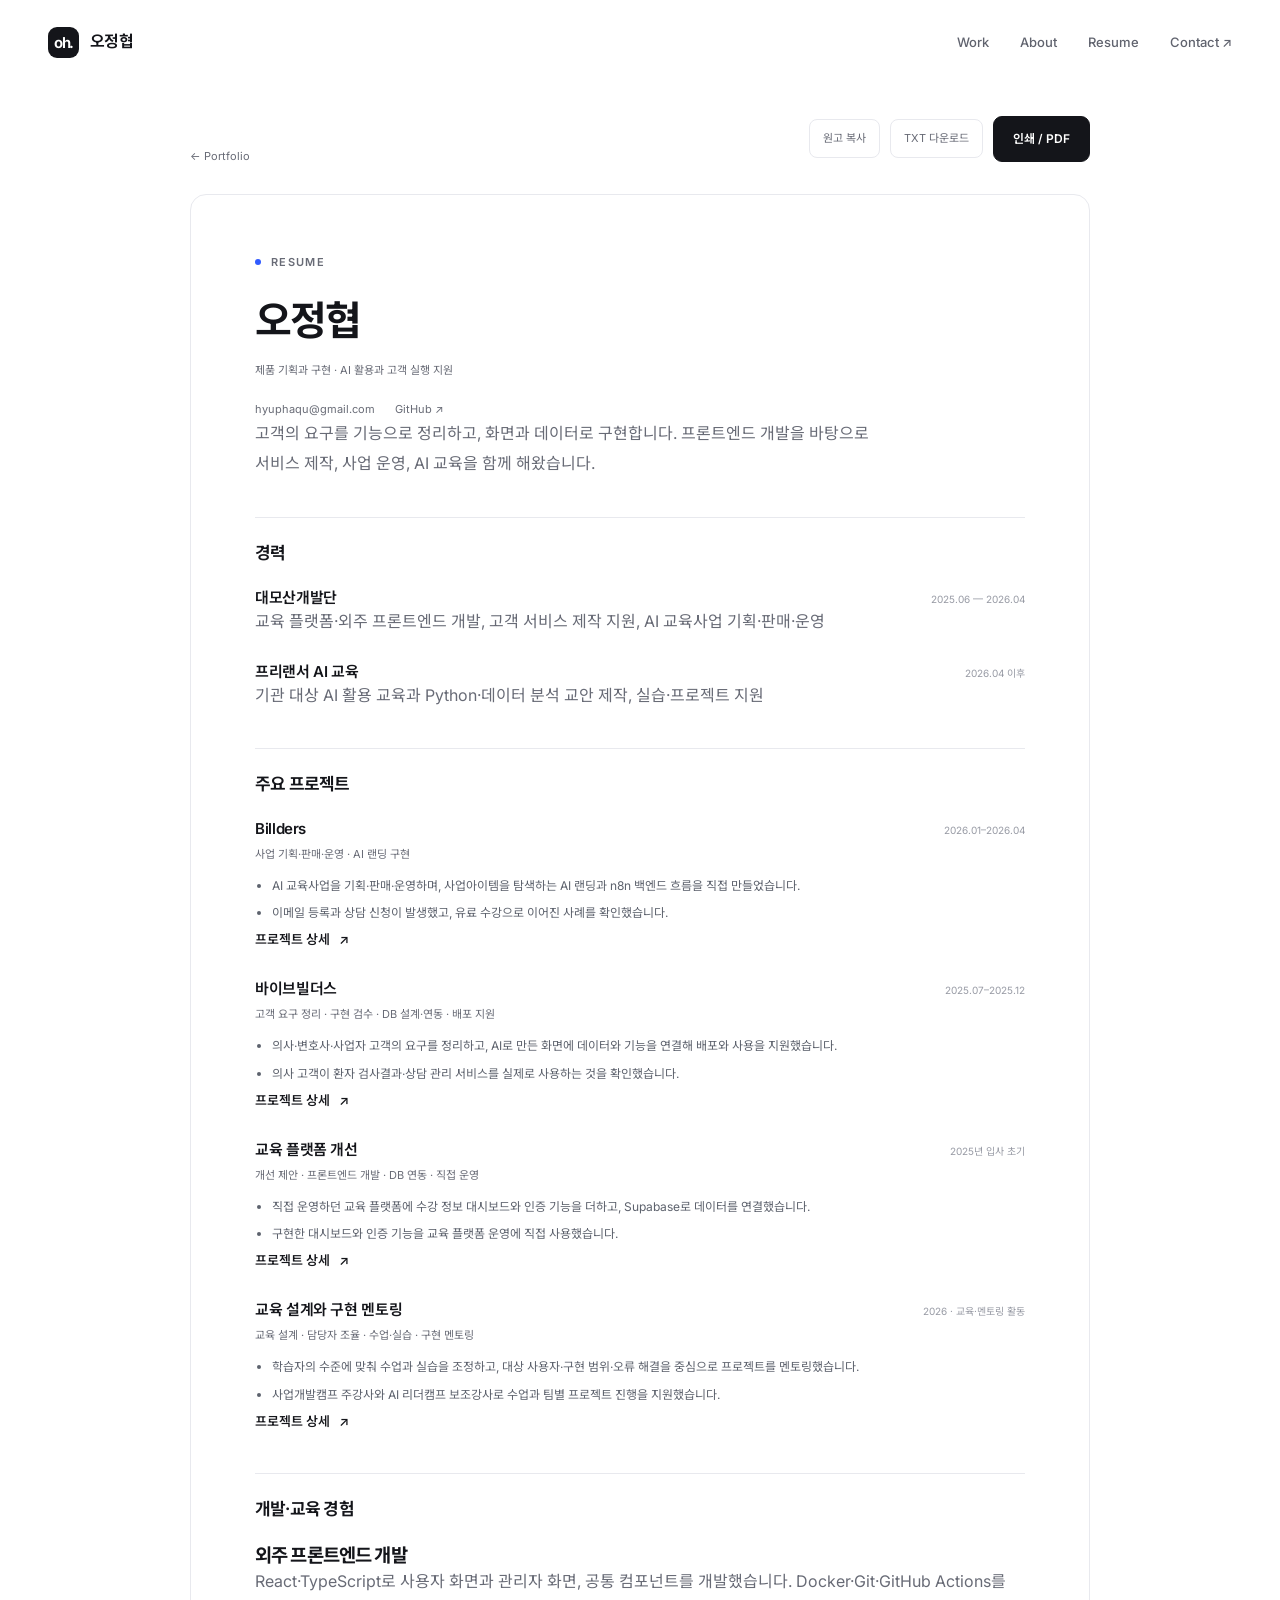
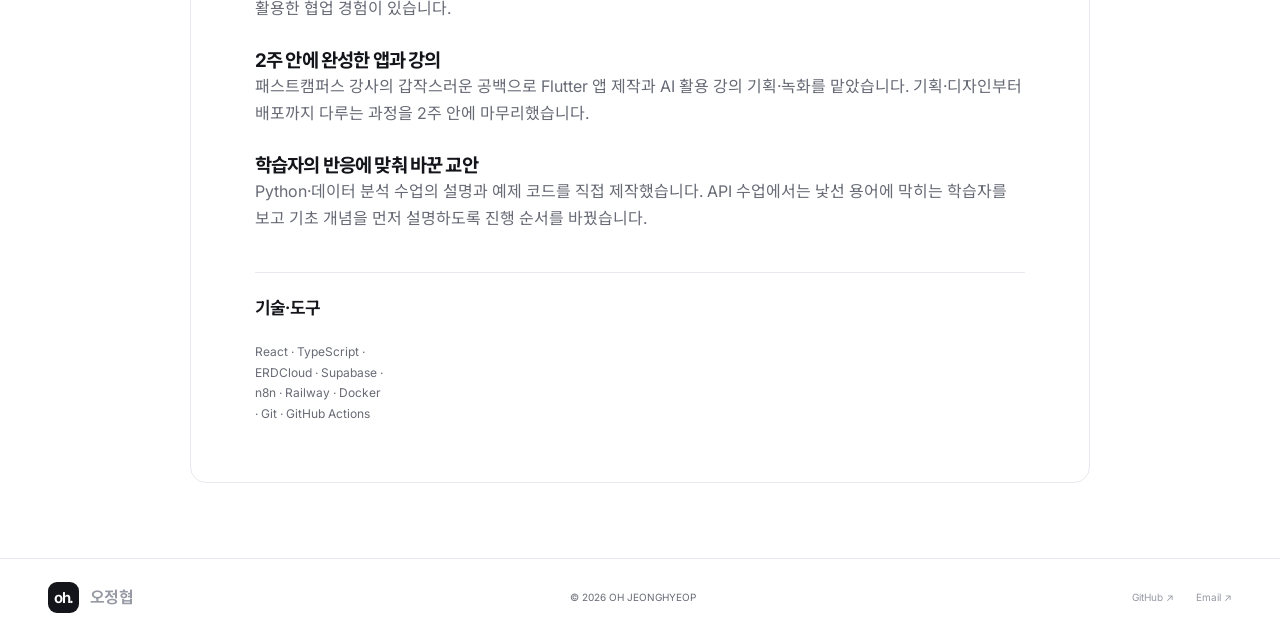
==== commit a02f6796: "Publish redesigned portfolio and project case studies" ====
--- a/resume/index.html
+++ b/resume/index.html
@@ -1,11 +1,52 @@
-<!doctype html>
-<html lang="ko"><head><meta charset="utf-8"><meta name="viewport" content="width=device-width,initial-scale=1">
-<title>오정협 이력서 | AI Builder · 교육 콘텐츠 제작</title><meta name="description" content="오정협의 범용 이력서. Python·AI 교육과 교안 제작, 서비스 제작 지원, 교육 사업 운영 경험.">
-<meta name="theme-color" content="#faf9f6"><link rel="icon" href="../assets/favicon.svg" type="image/svg+xml">
-<link rel="canonical" href="https://hyuphaqu.github.io/resume/"><meta property="og:type" content="website"><meta property="og:locale" content="ko_KR">
-<meta property="og:title" content="오정협 이력서 | AI Builder · 교육 콘텐츠 제작"><meta property="og:description" content="오정협의 범용 이력서. Python·AI 교육과 교안 제작, 서비스 제작 지원, 교육 사업 운영 경험."><meta property="og:url" content="https://hyuphaqu.github.io/resume/">
-<meta property="og:image" content="https://hyuphaqu.github.io/assets/profile.webp"><meta name="twitter:card" content="summary">
-<link rel="stylesheet" href="../assets/style.css"><script defer src="../assets/app.js"></script></head><body>
-<a class="skip" href="#main">본문으로 건너뛰기</a><header class="header"><a class="brand" href="../index.html" aria-label="오정협 홈">오정협<span class="brand-dot">.</span></a>
-<button class="menu-button" aria-expanded="false" aria-controls="site-nav">메뉴 <span aria-hidden="true">+</span></button>
-<nav id="site-nav" aria-label="주요 메뉴"><a href="../index.html#work">프로젝트</a><a href="../index.html#career">경력</a><a href="../index.html#teaching">교육·멘토링</a><a href="../resume/">이력서</a><a class="nav-contact" href="../index.html#contact">연락하기 <span aria-hidden="true">↗</span></a></nav></header><main id="main" class="wrap resume-shell"><div class="resume-tools"><p>범용 이력서<br>원고를 복사해 Word에서 편집할 수 있습니다.</p><div class="resume-tool-actions"><button class="button primary" data-copy-resume>이력서 원고 복사 <span aria-hidden="true">↗</span></button><a class="button secondary" href="../downloads/resume.txt" download="오정협_범용이력서_원고.txt">원고 내려받기 ↓</a></div></div><article class="resume-document"><h1>오정협</h1><p class="resume-role">AI Builder · 교육 콘텐츠 제작</p><div class="resume-contacts"><a href="mailto:hyuphaqu@gmail.com">hyuphaqu@gmail.com</a><a href="https://hyuphaqu.github.io/">hyuphaqu.github.io</a><a href="https://github.com/hyuphaqu" target="_blank" rel="noopener noreferrer">github.com/hyuphaqu</a></div><div class="resume-intro"><strong>비개발자의 목표를 서비스와 학습 과정으로 구체화합니다.</strong><p>프론트엔드 개발자로 시작해 비개발자 대상 AI 교육·컨설팅과 교육 사업의 기획·판매·운영을 맡았습니다. 고객의 사업 목적과 제작 요구를 이해하고, 필요한 기술을 학습해 서비스 구현과 교육에 적용했습니다. Python 교안을 직접 제작하고, 학습자가 막히는 지점을 보고 설명 순서를 바꾸는 등 현장의 반응을 다음 작업에 반영해왔습니다.</p></div><section><h2>EXPERIENCE</h2><article class="resume-item"><div class="resume-item-heading"><h3>프리랜서 Python·AI/AX 교육</h3><time>2026.04 - 2026.09</time></div><p class="role">강의 · 교안 제작</p><p class="summary">중랑구·용산구 여성인력개발센터에서 Python·데이터 분석과 AI 업무 자동화 교육을 진행했습니다.</p><ul><li>경력단절여성 대상 Python 수업에서 Day6 교안의 설명·학습 순서·예제 코드를 직접 제작했습니다. 튜플·인덱스에서 key·lambda, 데이터 선택·정렬과 확인 퀴즈로 이어지도록 구성했으며, AI는 자료 조사에 활용했습니다.</li><li>API 수업에서 생소한 용어가 이해를 막는 상황을 보고 Day28 교안 앞에 기초 용어 설명을 배치했습니다. 용어를 먼저 이해한 뒤 후속 설명을 따라오는 흐름과 수업 진행이 매끄러워졌다고 관찰했습니다.</li><li>중랑구 과정에서 Python 데이터 분석·SQL·n8n 자동화를, 용산구 스마트오피스 과정에서 AI 업무 자동화를 강의했습니다.</li></ul></article><article class="resume-item"><div class="resume-item-heading"><h3>대모산개발단</h3><time>2025.06 - 2026.04</time></div><p class="role">외주개발팀 · AX 교육컨설팅팀</p><p class="summary">프론트엔드 개발자로 합류해 고객 서비스 제작·프로젝트 진행 지원에서 1:1 AI 교육·컨설팅과 교육 사업 운영으로 담당 범위를 넓혔습니다.</p><div class="resume-item"><p><strong>Billders</strong> <span class="role"> | 2026.01 - 2026.04</span></p><ul><li>비개발자의 AI 웹·앱 서비스 제작·수익화 교육 사업을 주도했습니다. 기획·판매·운영·강의를 맡고 라이브·VOD·개인 멘토링으로 프로그램을 운영했습니다. 차시별 콘텐츠는 동료 강사들과 공동 제작했습니다.</li><li>아이템 선정이 어려운 고객을 위한 사업아이템 탐색 랜딩페이지를 직접 제안·제작했습니다. 관심 분야·가용 자금 입력에서 이메일 입력과 AI 아이템 제안까지 이어지는 흐름을 n8n으로 연결했습니다.</li><li>홍보 콘텐츠 제작과 고객 재접촉을 진행하고, 팀원 공유용 UTM 링크 관리 도구를 제작했습니다. 채널별 유입과 콘텐츠·랜딩페이지의 반응을 확인했습니다.</li></ul></div><div class="resume-item"><p><strong>바이브 빌더스</strong> <span class="role"> | 2025.07 - 2025.12</span></p><ul><li>의사·변호사·사업가 등 비개발자 대표의 1:1 AI 바이브코딩 교육·컨설팅을 담당했습니다. 고객의 사업 목적과 요구사항을 파악하고 기획·DB 구조·디자인·구현·배포·운영을 함께 지원했습니다.</li><li>안과 의사 고객의 환자 기록 관리와 검사 지표 추이 확인을 위한 서비스 기획·제작을 지원했습니다. 업무에 필요한 백엔드·DB·배포·디자인 지식을 학습하며 제작 지원 범위를 넓혔습니다.</li></ul></div></article></section><section><h2>TEACHING</h2><article class="resume-item"><div class="resume-item-heading"><h3>오즈코딩스쿨 KDT 온라인 부트캠프</h3><time>2026.01 - 2026.04</time></div><p class="role">사업개발캠프 주강사·멘토 · AI 리더캠프 보조강사</p><ul><li>참여자의 도메인과 니즈를 파악해 사업 구조·서비스 기획부터 개발·배포·운영 방향까지 함께 정리했습니다.</li><li>AI 리더캠프 보조강사로 기획·디자인과 1인 서비스 제작 학습을 지원했습니다.</li></ul></article><article class="resume-item"><div class="resume-item-heading"><h3>패스트캠퍼스 온라인 강의 제작 참여</h3><time>2026.01 - 2026.02</time></div><p class="role">AI 앱 제작 강의</p><ul><li>AI 바이브코딩으로 앱을 기획·디자인·제작·배포하는 온라인 강의의 제작·촬영·납품에 참여했습니다.</li></ul></article><p class="resume-footnote">사업 기획·서비스 제작 관련 누적 멘토링 200시간 이상 (본인 집계)</p></section><section><h2>SKILLS</h2><dl class="resume-skills"><div><dt>Python · SQL</dt><dd>교육용 데이터 선택·정렬 예제와 확인 퀴즈 제작, Python 데이터 분석·SQL 교육</dd></div><div><dt>React · JavaScript</dt><dd>프론트엔드 개발, 고객 웹서비스 제작 지원 및 랜딩페이지 구현</dd></div><div><dt>GPT · Claude · n8n</dt><dd>교육 자료 조사·AI 활용 교육, AI 연동 기능 제작 및 자동화 교육</dd></div><div><dt>Supabase · Vercel · UTM</dt><dd>서비스의 데이터 구조·구현·배포 지원, 홍보 링크 관리와 유입 확인</dd></div></dl></section><section><h2>PROJECT</h2><article class="resume-item"><div class="resume-item-heading"><h3>GPT 실전 가이드</h3><time>2026.10</time></div><p class="summary">비개발자를 위한 가이드의 대상과 제작 방향을 정하고 내용·표현의 수정을 이끌었습니다. 14개 챕터·30개 프롬프트·실습 3개·7일 연습 계획으로 구성했습니다.</p><p class="summary">ChatGPT·Codex와 협업했으며, 자료 조사·원고 작성·웹 구현·배포에는 AI의 도움을 받았습니다.</p><p class="resume-links"><a href="https://gpt-hypothesis-guide.vercel.app/" target="_blank" rel="noopener noreferrer">공개 가이드 보기 ↗</a></p></article></section><section><h2>EDUCATION</h2><div class="resume-item-heading"><h3>울산대학교</h3><time>2024.08</time></div><p class="role">공학사(화학공학)</p></section><section><h2>LINKS</h2><div class="resume-links"><a href="https://hyuphaqu.github.io/" target="_blank" rel="noopener noreferrer">포트폴리오 ↗</a><a href="https://demodev.notion.site/33cccaf841aa8014bf7bc5bc81eb9c6d" target="_blank" rel="noopener noreferrer">Python 직접 제작 교안 ↗</a><a href="https://demodev.notion.site/360ccaf841aa806db81ffb4a55bb0913" target="_blank" rel="noopener noreferrer">API 수업 구성 개선 교안 ↗</a><a href="https://demodev-ideafinder.base44.app/" target="_blank" rel="noopener noreferrer">사업아이템 탐색 랜딩페이지 ↗</a></div></section></article><p class="resume-footnote">공개 페이지에는 이메일을 기재했습니다. 제출 시 연락처와 지원 직무에 맞춰 편집할 수 있습니다.</p></main><footer class="footer"><a class="brand" href="../index.html">오정협<span class="brand-dot">.</span></a><p>AI Builder · 교육 콘텐츠 제작</p><div><a href="mailto:hyuphaqu@gmail.com">Email ↗</a><a href="https://github.com/hyuphaqu" target="_blank" rel="noopener noreferrer">GitHub ↗</a><a href="../resume/">이력서 ↗</a></div><small>© 2026 오정협</small></footer><div class="toast" role="status" aria-live="polite"></div></body></html>+<!doctype html><html lang="ko"><head><meta charset="utf-8"><meta name="viewport" content="width=device-width,initial-scale=1"><title>오정협 — 이력서</title><meta name="description" content="고객의 문제를 작동하는 제품으로. 오정협의 서비스 기획·AI 구현·교육 포트폴리오."><meta name="theme-color" content="#ffffff"><meta property="og:title" content="오정협 — 이력서"><meta property="og:description" content="고객의 문제를 작동하는 제품으로. 직접 기획하고 구현한 프로젝트를 소개합니다."><link rel="icon" href="../assets/favicon.svg" type="image/svg+xml"><link rel="stylesheet" href="../assets/site.css"><script defer src="../assets/site.js"></script></head><body><a class="skip-link" href="#main">본문으로 건너뛰기</a><header class="site-header"><div class="container header-inner"><a class="brand" href="../index.html" aria-label="오정협 홈"><span class="brand-mark" aria-hidden="true">oh.</span><span class="wordmark">오정협</span></a><button class="menu-button" aria-controls="site-nav" aria-expanded="false" aria-label="메뉴 열기">메뉴 <span>+</span></button><nav id="site-nav" aria-label="주요 메뉴"><a class="nav-link" href="../index.html#work">Work</a><a class="nav-link" href="../index.html#about">About</a><a class="nav-link" href="../resume/">Resume</a><a class="nav-link" href="../index.html#contact">Contact <span aria-hidden="true">↗</span></a></nav></div></header><main id="main" class="container resume-shell"><div class="resume-toolbar"><a class="case-back" href="../index.html">← Portfolio</a><div class="resume-actions"><button class="copy-button" data-copy-resume>원고 복사</button><a class="copy-button" href="../downloads/resume.txt" download>TXT 다운로드</a><button class="button button-dark" data-print>인쇄 / PDF</button></div></div><article class="resume-document"><p class="hero-kicker">RESUME</p><h1>오정협</h1><p class="resume-role">제품 기획과 구현 · AI 활용과 고객 실행 지원</p><div class="resume-contact"><a href="mailto:hyuphaqu@gmail.com">hyuphaqu@gmail.com</a><a href="https://github.com/hyuphaqu">GitHub ↗</a></div><p class="resume-intro">고객의 요구를 기능으로 정리하고, 화면과 데이터로 구현합니다. 프론트엔드 개발을 바탕으로 서비스 제작, 사업 운영, AI 교육을 함께 해왔습니다.</p><section class="resume-section"><h2>경력</h2><article class="resume-item"><div class="resume-item-top"><h3>대모산개발단</h3><time>2025.06 — 2026.04</time></div><p>교육 플랫폼·외주 프론트엔드 개발, 고객 서비스 제작 지원, AI 교육사업 기획·판매·운영</p></article><article class="resume-item"><div class="resume-item-top"><h3>프리랜서 AI 교육</h3><time>2026.04 이후</time></div><p>기관 대상 AI 활용 교육과 Python·데이터 분석 교안 제작, 실습·프로젝트 지원</p></article></section><section class="resume-section"><h2>주요 프로젝트</h2><article class="resume-item"><div class="resume-item-top"><h3>Billders</h3><time>2026.01–2026.04</time></div><p class="resume-role">사업 기획·판매·운영 · AI 랜딩 구현</p><ul><li>AI 교육사업을 기획·판매·운영하며, 사업아이템을 탐색하는 AI 랜딩과 n8n 백엔드 흐름을 직접 만들었습니다.</li><li>이메일 등록과 상담 신청이 발생했고, 유료 수강으로 이어진 사례를 확인했습니다.</li></ul><a class="text-link" href="../projects/billders.html">프로젝트 상세 <span aria-hidden="true">↗</span></a></article><article class="resume-item"><div class="resume-item-top"><h3>바이브빌더스</h3><time>2025.07–2025.12</time></div><p class="resume-role">고객 요구 정리 · 구현 검수 · DB 설계·연동 · 배포 지원</p><ul><li>의사·변호사·사업자 고객의 요구를 정리하고, AI로 만든 화면에 데이터와 기능을 연결해 배포와 사용을 지원했습니다.</li><li>의사 고객이 환자 검사결과·상담 관리 서비스를 실제로 사용하는 것을 확인했습니다.</li></ul><a class="text-link" href="../projects/vibe-builders.html">프로젝트 상세 <span aria-hidden="true">↗</span></a></article><article class="resume-item"><div class="resume-item-top"><h3>교육 플랫폼 개선</h3><time>2025년 입사 초기</time></div><p class="resume-role">개선 제안 · 프론트엔드 개발 · DB 연동 · 직접 운영</p><ul><li>직접 운영하던 교육 플랫폼에 수강 정보 대시보드와 인증 기능을 더하고, Supabase로 데이터를 연결했습니다.</li><li>구현한 대시보드와 인증 기능을 교육 플랫폼 운영에 직접 사용했습니다.</li></ul><a class="text-link" href="../projects/platform.html">프로젝트 상세 <span aria-hidden="true">↗</span></a></article><article class="resume-item"><div class="resume-item-top"><h3>교육 설계와 구현 멘토링</h3><time>2026 · 교육·멘토링 활동</time></div><p class="resume-role">교육 설계 · 담당자 조율 · 수업·실습 · 구현 멘토링</p><ul><li>학습자의 수준에 맞춰 수업과 실습을 조정하고, 대상 사용자·구현 범위·오류 해결을 중심으로 프로젝트를 멘토링했습니다.</li><li>사업개발캠프 주강사와 AI 리더캠프 보조강사로 수업과 팀별 프로젝트 진행을 지원했습니다.</li></ul><a class="text-link" href="../projects/education.html">프로젝트 상세 <span aria-hidden="true">↗</span></a></article></section><section class="resume-section"><h2>개발·교육 경험</h2><article class="resume-item"><h3>외주 프론트엔드 개발</h3><p>React·TypeScript로 사용자 화면과 관리자 화면, 공통 컴포넌트를 개발했습니다. Docker·Git·GitHub Actions를 활용한 협업 경험이 있습니다.</p></article><article class="resume-item"><h3>2주 안에 완성한 앱과 강의</h3><p>패스트캠퍼스 강사의 갑작스러운 공백으로 Flutter 앱 제작과 AI 활용 강의 기획·녹화를 맡았습니다. 기획·디자인부터 배포까지 다루는 과정을 2주 안에 마무리했습니다.</p></article><article class="resume-item"><h3>학습자의 반응에 맞춰 바꾼 교안</h3><p>Python·데이터 분석 수업의 설명과 예제 코드를 직접 제작했습니다. API 수업에서는 낯선 용어에 막히는 학습자를 보고 기초 개념을 먼저 설명하도록 진행 순서를 바꿨습니다.</p></article></section><section class="resume-section"><h2>기술·도구</h2><p class="resume-skills">React · TypeScript · ERDCloud · Supabase · n8n · Railway · Docker · Git · GitHub Actions</p></section></article><textarea id="resume-copy-source" hidden>오정협
+제품 기획과 구현
+hyuphaqu@gmail.com
+https://github.com/hyuphaqu
+
+고객의 요구를 기능으로 정리하고, 화면과 데이터로 구현합니다. 프론트엔드 개발을 바탕으로 서비스 제작, 사업 운영, AI 교육을 함께 해왔습니다.
+
+경력
+대모산개발단
+2025.06 — 2026.04
+교육 플랫폼·외주 프론트엔드 개발, 고객 서비스 제작 지원, AI 교육사업 기획·판매·운영
+
+프리랜서 AI 교육
+2026.04 이후
+기관 대상 AI 활용 교육과 Python·데이터 분석 교안 제작, 실습·프로젝트 지원
+
+Billders
+2026.01–2026.04
+사업 기획·판매·운영 · AI 랜딩 구현
+AI 교육사업을 기획·판매·운영하며, 사업아이템을 탐색하는 AI 랜딩과 n8n 백엔드 흐름을 직접 만들었습니다.
+이메일 등록과 상담 신청이 발생했고, 유료 수강으로 이어진 사례를 확인했습니다.
+
+바이브빌더스
+2025.07–2025.12
+고객 요구 정리 · 구현 검수 · DB 설계·연동 · 배포 지원
+의사·변호사·사업자 고객의 요구를 정리하고, AI로 만든 화면에 데이터와 기능을 연결해 배포와 사용을 지원했습니다.
+의사 고객이 환자 검사결과·상담 관리 서비스를 실제로 사용하는 것을 확인했습니다.
+
+교육 플랫폼 개선
+2025년 입사 초기
+개선 제안 · 프론트엔드 개발 · DB 연동 · 직접 운영
+직접 운영하던 교육 플랫폼에 수강 정보 대시보드와 인증 기능을 더하고, Supabase로 데이터를 연결했습니다.
+구현한 대시보드와 인증 기능을 교육 플랫폼 운영에 직접 사용했습니다.
+
+교육 설계와 구현 멘토링
+2026 · 교육·멘토링 활동
+교육 설계 · 담당자 조율 · 수업·실습 · 구현 멘토링
+학습자의 수준에 맞춰 수업과 실습을 조정하고, 대상 사용자·구현 범위·오류 해결을 중심으로 프로젝트를 멘토링했습니다.
+사업개발캠프 주강사와 AI 리더캠프 보조강사로 수업과 팀별 프로젝트 진행을 지원했습니다.
+
+2주 안에 완성한 앱과 강의
+패스트캠퍼스 강사의 갑작스러운 공백으로 Flutter 앱 제작과 AI 활용 강의 기획·녹화를 맡았습니다. 기획·디자인부터 배포까지 다루는 과정을 2주 안에 마무리했습니다.
+
+학습자의 반응에 맞춰 바꾼 교안
+Python·데이터 분석 수업의 설명과 예제 코드를 직접 제작했습니다. API 수업에서는 낯선 용어에 막히는 학습자를 보고 기초 개념을 먼저 설명하도록 진행 순서를 바꿨습니다.
+
+프론트엔드 개발
+React·TypeScript로 사용자 화면과 관리자 화면, 공통 컴포넌트를 개발했습니다. Docker·Git·GitHub Actions를 활용한 협업 경험이 있습니다.
+
+기술·도구
+React · TypeScript · ERDCloud · Supabase · n8n · Railway · Docker · Git · GitHub Actions
+</textarea></main><footer class="site-footer"><div class="container footer-inner"><a class="brand" href="../index.html"><span class="brand-mark" aria-hidden="true">oh.</span><span class="wordmark">오정협</span></a><p>© 2026 OH JEONGHYEOP</p><div class="footer-links"><a href="https://github.com/hyuphaqu" target="_blank" rel="noopener noreferrer">GitHub <span aria-hidden="true">↗</span></a><a href="mailto:hyuphaqu@gmail.com">Email <span aria-hidden="true">↗</span></a></div></div></footer><div class="toast" role="status" aria-live="polite"></div></body></html>
--- a/assets/site.css
+++ b/assets/site.css
@@ -0,0 +1,54 @@
+@import url('https://fonts.googleapis.com/css2?family=Inter:wght@400;450;500;550;600;650;700;750;800&family=Noto+Sans+KR:wght@400;450;500;550;600;650;700;750;800&display=swap');
+
+:root{--ink:#14151a;--muted:#686b76;--soft:#979aa4;--paper:#fff;--surface:#f6f7f9;--line:#e8e9ee;--blue:#315bff;--blue-deep:#2141d1;--radius:22px;--container:1184px;--sans:Inter,'Noto Sans KR',-apple-system,BlinkMacSystemFont,'Segoe UI',sans-serif}
+*{box-sizing:border-box}html{scroll-behavior:smooth;scroll-padding-top:100px}body{margin:0;color:var(--ink);background:var(--paper);font-family:var(--sans);font-size:16px;line-height:1.7;-webkit-font-smoothing:antialiased;word-break:keep-all;overflow-wrap:break-word}a{color:inherit;text-decoration:none}button,input,textarea{font:inherit}button{cursor:pointer}img,svg,video{max-width:100%;display:block}button,a{-webkit-tap-highlight-color:transparent}button{color:inherit}::selection{background:#dfe6ff;color:#142fab}h1,h2,h3,h4,p,figure,dl,dd{margin:0}ul{padding-left:1.2em}h1,h2,h3{line-height:1.28;letter-spacing:-.045em}p{color:var(--muted)}a:focus-visible,button:focus-visible,summary:focus-visible{outline:3px solid var(--blue);outline-offset:5px;border-radius:3px}.container{width:min(var(--container),calc(100% - 96px));margin-inline:auto}.sr-only{position:absolute;width:1px;height:1px;padding:0;margin:-1px;overflow:hidden;clip:rect(0,0,0,0);white-space:nowrap;border:0}.skip-link{position:fixed;top:14px;left:14px;z-index:9999;padding:12px 18px;background:var(--ink);color:#fff;border-radius:8px;transform:translateY(-160%)}.skip-link:focus{transform:translateY(0)}
+.site-header{height:84px;position:relative;z-index:30;background:rgba(255,255,255,.97)}.header-inner{height:100%;display:flex;align-items:center;justify-content:space-between;gap:28px}.brand{display:inline-flex;gap:11px;align-items:center;font-size:16px;font-weight:650;letter-spacing:-.04em}.brand-mark{display:grid;place-items:center;width:31px;height:31px;border-radius:9px;background:var(--ink);color:#fff;font-size:15px;letter-spacing:-.1em;line-height:1}.wordmark{white-space:nowrap}#site-nav{display:flex;gap:31px;align-items:center}.nav-link{font-size:13px;font-weight:500;color:#60636e;transition:color .2s}.nav-link:hover,.nav-link[aria-current=page]{color:var(--ink)}.menu-button{display:none;border:0;background:transparent;padding:10px;min-width:44px;min-height:44px}
+.hero{padding:79px 0 77px;max-width:100%}.hero-kicker{display:flex;align-items:center;gap:10px;margin-bottom:24px;font-size:11px;font-weight:600;letter-spacing:.12em;text-transform:uppercase;color:var(--muted)}.hero-kicker::before{content:'';display:block;width:6px;height:6px;border-radius:50%;background:var(--blue)}.hero-title{max-width:1100px;font-size:clamp(44px,4.8vw,68px);font-weight:750;line-height:1.22;letter-spacing:-.055em}.accent{color:var(--blue)}.hero-summary{max-width:660px;margin-top:25px;font-size:16px;line-height:1.85;letter-spacing:-.025em}.hero-bottom{display:flex;align-items:flex-end;justify-content:space-between;gap:28px;margin-top:32px}.hero-actions{display:flex;align-items:center;gap:24px;flex-wrap:wrap}.text-link{display:inline-flex;align-items:center;gap:9px;font-size:13px;font-weight:550;transition:color .18s}.text-link:hover{color:var(--blue)}.button{display:inline-flex;align-items:center;justify-content:center;gap:10px;padding:12px 19px;min-height:45px;border:1px solid var(--line);border-radius:9px;font-size:12px;font-weight:600;background:#fff;transition:background .18s,transform .18s}.button:hover{transform:translateY(-2px)}.button-dark{background:var(--ink);border-color:var(--ink);color:#fff}.button-dark:hover{background:#30323b}.hero-note{font-size:11px;color:var(--soft);text-align:right;line-height:1.7;letter-spacing:.015em}
+.work-section{padding:12px 0 100px}.section-heading{display:flex;align-items:center;gap:12px;margin-bottom:26px}.section-index{font-size:10px;color:var(--soft);font-weight:550;letter-spacing:.05em}.section-heading h2{font-size:18px;font-weight:650;letter-spacing:-.025em}.section-caption{margin-left:auto;font-size:11px;color:var(--soft)}.project-link{display:block;height:100%;outline-offset:8px!important}.project-media{position:relative;isolation:isolate;overflow:hidden;border-radius:var(--radius);min-width:0}.media-label{position:absolute;top:28px;left:31px;z-index:4;font-size:10px;font-weight:550;letter-spacing:.12em;text-transform:uppercase;color:rgba(255,255,255,.8)}.media-caption{position:absolute;bottom:17px;left:24px;right:24px;font-size:10px;letter-spacing:.01em;line-height:1.5;color:rgba(255,255,255,.6);z-index:4}.project-info{padding:25px 2px 0;position:relative}.project-topline{display:flex;align-items:center;gap:12px;margin-bottom:10px;font-size:10px;font-weight:550;letter-spacing:.08em;text-transform:uppercase;color:var(--muted)}.project-type{color:var(--muted)}.project-year{margin-left:auto;color:var(--soft)}.project-title{font-size:25px;font-weight:650;padding-right:36px;letter-spacing:-.04em;transition:color .2s}.project-summary{font-size:13px;line-height:1.85;letter-spacing:-.01em;max-width:700px;margin-top:10px}.project-arrow{position:absolute;right:4px;top:48px;font-size:25px;line-height:1;font-weight:400;transition:transform .2s,color .2s}.project-link:hover .project-arrow{transform:translate(3px,-3px);color:var(--blue)}.project-link:hover .project-title{color:var(--blue)}
+.media-billders{height:500px;background:radial-gradient(ellipse at 15% 18%,rgba(119,157,255,.7),transparent 52%),linear-gradient(120deg,#527cfa,#315bff 45%,#2441b8);padding:64px 76px 0}.media-billders::before{content:'';position:absolute;width:700px;height:700px;border:1px solid rgba(255,255,255,.12);border-radius:50%;right:-200px;top:-340px;z-index:-1}.product-window{width:84%;max-width:890px;position:relative;background:white;border:1px solid rgba(255,255,255,.3);border-radius:11px 11px 0 0;box-shadow:0 30px 70px rgba(8,23,87,.28);transform:perspective(1500px) rotateX(2deg) rotateY(-5deg) rotateZ(-1deg);transform-origin:center bottom;transition:transform .45s}.project-link:hover .product-window{transform:perspective(1500px) rotateX(0deg) rotateY(-3deg) rotateZ(-.5deg) translateY(-4px)}.window-chrome{height:31px;background:#f9fafb;display:flex;gap:5px;align-items:center;padding:0 12px;border-bottom:1px solid #eceef2;border-radius:10px 10px 0 0;overflow:hidden}.window-chrome i{width:5px;height:5px;border-radius:50%;background:#d1d4de;flex:none}.window-chrome span{margin:auto;font-size:9px;line-height:1.2;color:#9196a2;padding-right:30px;font-style:normal;white-space:nowrap}.window-content{height:380px;overflow:hidden;background:#fff}.window-content img{width:100%;height:auto;object-fit:cover;object-position:top}.workflow-float{position:absolute;width:275px;right:37px;bottom:53px;background:#11182b;color:#fff;border:1px solid rgba(255,255,255,.16);border-radius:13px;padding:22px;box-shadow:0 19px 50px rgba(5,13,43,.25);z-index:4;transform:rotate(3deg);transition:transform .4s}.project-link:hover .workflow-float{transform:rotate(2deg) translateY(-4px)}.workflow-node{background:rgba(255,255,255,.065);border:1px solid rgba(255,255,255,.11);border-radius:7px;padding:10px 12px;font-size:11px;font-weight:500;display:flex;align-items:center;gap:10px;line-height:1.5}.workflow-node::before{content:'';height:6px;width:6px;flex:none;background:#82a3ff;border-radius:2px}.workflow-line{width:1px;height:15px;margin-left:16px;background:#5b6a8a}.workflow-caption{color:#94a4c8;margin-top:15px;font-size:9px;letter-spacing:.03em;line-height:1.6}.work-grid{display:grid;grid-template-columns:1fr 1fr;gap:34px;margin-top:58px}.work-grid .project-media{height:345px}.work-grid .project-info{padding-top:23px}.work-grid .project-title{font-size:23px}.work-grid .project-summary{font-size:12px;max-width:460px}
+.media-vibe{background:#e8eee9;color:#294535;padding:49px 37px 37px}.media-vibe .media-label{color:#687b6c;left:27px;top:24px}.media-vibe .media-caption{color:#6d7f73}.flow-canvas{max-width:420px;margin:0 auto;background:rgba(255,255,255,.85);border:1px solid rgba(42,74,53,.08);box-shadow:0 16px 30px rgba(38,70,52,.07);border-radius:11px;padding:19px 22px;transform:rotate(-2deg);transition:transform .4s}.project-link:hover .flow-canvas{transform:rotate(-1deg) translateY(-3px)}.flow-header{font-size:11px;font-weight:650;padding-bottom:15px;margin-bottom:15px;border-bottom:1px solid #e3e8e4;display:flex;justify-content:space-between;align-items:center}.flow-stack{display:grid;gap:9px}.flow-row{display:flex;align-items:stretch;gap:8px;min-width:0}.flow-box{padding:11px 12px;flex:1;min-width:0;border:1px solid #dfe7e0;border-radius:6px;background:#fff;font-size:10px;line-height:1.6;font-weight:550;text-align:center}.flow-box.muted{background:#f1f5f1;color:#6f7d70}.flow-box.dark{background:#304d3c;border-color:#304d3c;color:#fff}.flow-connector{font-size:11px;text-align:center;line-height:1;color:#92a094}.flow-detail{font-size:9px;line-height:1.6;color:#7e8c80;margin-top:13px;text-align:center}
+.media-platform{background:#efeaf5;color:#3f3554;padding:52px 38px 32px}.media-platform .media-label{color:#827193;left:27px;top:24px}.media-platform .media-caption{color:#837491}.platform-canvas{background:white;border:1px solid #e2dcea;max-width:420px;margin:0 auto;border-radius:11px;overflow:hidden;box-shadow:0 17px 34px rgba(72,48,100,.09);transform:rotate(2deg);transition:transform .4s}.project-link:hover .platform-canvas{transform:rotate(1deg) translateY(-3px)}.platform-top{background:#fbf9fe;border-bottom:1px solid #ece6f2;padding:13px 15px;display:flex;align-items:center;justify-content:space-between;font-size:10px;font-weight:650}.platform-tabs{display:flex;gap:18px;padding:13px 15px 0;font-size:9px;color:#998ba7}.platform-tabs span:first-child{color:#654c87;border-bottom:2px solid #967bc0;padding-bottom:8px}.platform-panel{display:grid;grid-template-columns:repeat(3,minmax(0,1fr));gap:8px;padding:13px 15px}.platform-cell{border:1px solid #ece7f2;border-radius:6px;padding:12px 8px;background:#fbfafd;min-height:70px;display:flex;flex-direction:column;gap:7px;font-size:8px;line-height:1.5;color:#9a8bad}.platform-cell strong,.platform-cell b{color:#69547e;font-size:15px;font-weight:600;letter-spacing:-.04em}.platform-footer{display:flex;justify-content:space-between;align-items:center;margin:0 15px 16px;border-top:1px solid #f0ebf5;padding-top:11px;font-size:9px;color:#a195ad}
+.education-feature{margin-top:58px;border:1px solid var(--line);border-radius:var(--radius);overflow:hidden}.education-feature>.project-link{display:grid;grid-template-columns:1fr 1fr}.education-visual{min-height:310px;position:relative;overflow:hidden;background:#171d29;padding:42px 36px;display:flex;align-items:center;justify-content:center}.code-window{width:100%;max-width:400px;background:#202836;border:1px solid #354053;border-radius:10px;box-shadow:0 20px 30px rgba(0,0,0,.18);transform:rotate(-3deg);overflow:hidden;transition:transform .4s}.project-link:hover .code-window{transform:rotate(-1deg)}.code-top{border-bottom:1px solid #354053;padding:11px 15px;color:#9aa6b9;font-family:ui-monospace,SFMono-Regular,Consolas,monospace;font-size:10px}.code-window pre{padding:19px 21px 23px;margin:0;font-size:11px;line-height:1.9;color:#afc5ed;overflow:auto}.code-window code{font-family:ui-monospace,SFMono-Regular,Consolas,monospace}.learning-route{position:absolute;bottom:27px;left:0;right:0;display:flex;align-items:center;justify-content:center;gap:8px;font-size:9px;color:#788ba9}.learning-route span{background:#263245;border:1px solid #38455c;border-radius:20px;padding:5px 12px;color:#bdc9db}.education-info{padding:44px 40px;align-self:center}.education-info h3{font-size:26px;letter-spacing:-.04em;font-weight:650;max-width:420px}.education-info .project-summary{font-size:13px;margin-top:17px;max-width:370px}.education-info .text-link{margin-top:24px;color:var(--ink)}
+.about-section{padding:95px 0;border-top:1px solid var(--line)}.about-grid{display:grid;grid-template-columns:1fr 1.15fr;gap:105px}.about-copy h2{font-size:36px;line-height:1.4;letter-spacing:-.05em;font-weight:650;margin-bottom:23px}.about-copy>p{font-size:14px;line-height:1.95;margin-bottom:15px}.about-person{display:flex;align-items:center;gap:13px;margin-top:32px;font-size:12px;font-weight:600}.about-person img{height:46px;width:46px;object-fit:cover;border-radius:50%}.about-person p{font-size:10px;font-weight:400;line-height:1.5;margin-top:2px}.experience-list{display:grid;gap:0}.experience-row{display:grid;grid-template-columns:116px 1fr;gap:18px;padding:20px 0;border-bottom:1px solid var(--line)}.experience-row:first-child{padding-top:0}.experience-date{font-size:10px;letter-spacing:.01em;color:var(--soft);padding-top:4px}.experience-content h3{font-size:14px;font-weight:600;letter-spacing:-.025em;margin-bottom:6px}.experience-content p{font-size:12px;line-height:1.7}.capability-list{margin-top:31px}.capability-item{display:flex;gap:20px;font-size:11px;padding:7px 0;color:var(--muted);line-height:1.85}.capability-label{min-width:114px;flex-shrink:0;color:var(--ink);font-weight:550}.contact-section{border-top:1px solid var(--line);padding:77px 0 83px}.contact-top{display:flex;align-items:flex-start;justify-content:space-between;gap:32px}.contact-title{font-size:38px;line-height:1.4;font-weight:650;letter-spacing:-.045em}.contact-email{display:inline-block;margin-top:19px;font-size:18px;font-weight:500;letter-spacing:-.02em}.contact-email:hover{color:var(--blue)}.copy-button{border:1px solid var(--line);border-radius:8px;background:#fff;font-size:11px;padding:9px 13px;display:inline-flex;align-items:center;justify-content:center;gap:8px}.copy-button:hover{background:var(--surface)}.site-footer{border-top:1px solid var(--line);padding:23px 0}.footer-inner{display:flex;justify-content:space-between;align-items:center;gap:20px;color:var(--soft);font-size:10px}.footer-links{display:flex;gap:22px}.footer-links a:hover{color:var(--ink)}
+.case-back{display:inline-flex;align-items:center;gap:8px;margin-top:35px;font-size:11px;color:var(--muted)}.case-back:hover{color:var(--blue)}.case-header{padding:52px 0 45px}.case-header h1{font-size:clamp(35px,4.3vw,58px);font-weight:700;line-height:1.25;max-width:900px;letter-spacing:-.055em}.case-lead{font-size:17px;line-height:1.8;max-width:770px;margin-top:24px}.case-meta{display:grid;grid-template-columns:repeat(4,minmax(0,1fr));gap:28px;margin-top:39px;padding-top:25px;border-top:1px solid var(--line)}.case-meta dl{display:contents}.case-meta dt{font-size:9px;font-weight:500;letter-spacing:.09em;color:var(--soft);text-transform:uppercase;margin-bottom:6px}.case-meta dd{font-size:11px;line-height:1.8;font-weight:500}.case-cover{margin-bottom:67px}.case-cover.project-media{height:450px}.case-cover.media-vibe,.case-cover.media-platform{display:flex;align-items:center;justify-content:center}.case-cover .flow-canvas,.case-cover .platform-canvas{width:540px;max-width:80%}.case-cover .platform-panel{padding:26px}.case-cover .platform-cell{min-height:100px;font-size:11px}.case-cover .platform-cell strong{font-size:26px}.case-cover .flow-box{padding:18px;font-size:13px}.case-cover .flow-header{font-size:14px}.case-cover .flow-detail{font-size:11px}.case-layout{display:grid;grid-template-columns:180px minmax(0,1fr);gap:72px;align-items:start;margin-bottom:75px}.case-nav{position:sticky;top:32px;display:grid;gap:4px;padding:4px 0}.case-nav a{font-size:11px;padding:7px 0;color:var(--soft);line-height:1.6}.case-nav a:hover,.case-nav a[aria-current=true],.case-nav a.is-active{color:var(--blue)}.case-content{min-width:0;max-width:850px}.case-section{margin-bottom:64px;scroll-margin-top:40px}.section-label{font-size:10px;font-weight:550;letter-spacing:.11em;color:var(--blue);text-transform:uppercase;margin-bottom:13px}.case-section h2{font-size:28px;line-height:1.4;font-weight:650;letter-spacing:-.04em;margin-bottom:20px;max-width:730px}.case-section p,.case-section li{font-size:14px;line-height:1.95;color:var(--muted)}.case-section p+p{margin-top:14px}.case-section ul{margin:17px 0 0}.case-section li+li{margin-top:7px}.case-section strong{color:#353843;font-weight:600}.case-comparison{display:grid;grid-template-columns:1fr 1fr;gap:17px;margin:27px 0}.comparison-item{background:var(--surface);border-radius:12px;padding:25px;min-width:0}.comparison-item:last-child{background:#f0f3ff}.comparison-item small{display:block;font-size:9px;letter-spacing:.08em;text-transform:uppercase;color:var(--soft);margin-bottom:10px}.comparison-item p{font-size:13px;line-height:1.85;color:#555a68}.case-steps{display:grid;gap:0;margin-top:29px}.case-step{position:relative;padding:0 0 26px 45px;min-width:0}.case-step:not(:last-child)::after{content:'';position:absolute;top:29px;bottom:0;width:1px;background:var(--line);left:12px}.case-step b{position:absolute;left:0;top:0;display:grid;place-items:center;height:26px;width:26px;border-radius:50%;background:#f0f3ff;color:var(--blue);font-size:10px;font-weight:550}.case-step h3{font-size:16px;font-weight:600;margin-bottom:9px;padding-top:3px;letter-spacing:-.03em}.case-step p{font-size:13px}.evidence{margin:28px 0}.evidence a{display:block}.evidence img{width:100%;height:auto;border:1px solid var(--line);border-radius:12px;background:var(--surface)}.evidence figcaption{font-size:11px;line-height:1.7;color:var(--soft);margin-top:12px}.code-example{margin:25px 0;border:1px solid var(--line);border-radius:10px;overflow:hidden}.code-example summary{padding:15px 19px;font-size:12px;color:var(--muted);cursor:pointer}.code-example pre{margin:0;padding:21px;background:#161c29;color:#b9c8e8;overflow:auto;font-size:11px;line-height:1.8;white-space:pre}.code-example code{font-family:ui-monospace,SFMono-Regular,Consolas,monospace}.case-result{padding:29px 32px;background:#f0f3ff;border-radius:14px;margin-top:25px}.case-result p{color:#354b88;font-size:15px;line-height:1.9}.case-scope{margin-top:24px;font-size:11px!important;line-height:1.8!important;color:var(--soft)!important;padding-top:17px;border-top:1px solid var(--line)}.next-case{border-top:1px solid var(--line);padding:33px 0;display:flex;justify-content:space-between;align-items:center;gap:20px;font-size:19px;font-weight:600;letter-spacing:-.03em}.next-case small{display:block;font-size:9px;color:var(--soft);letter-spacing:.08em;font-weight:400;margin-bottom:7px}.next-case:hover{color:var(--blue)}
+.resume-shell{max-width:900px;margin:28px auto 75px}.resume-toolbar{display:flex;justify-content:space-between;align-items:center;gap:18px;padding:0 0 28px;font-size:11px;color:var(--muted)}.resume-actions{display:flex;align-items:center;gap:10px}.resume-document{border:1px solid var(--line);border-radius:16px;padding:58px 64px;background:#fff}.resume-document h1{font-size:40px;font-weight:700;margin-bottom:14px}.resume-intro{max-width:650px;font-size:16px;line-height:1.85}.resume-contact{display:flex;gap:20px;flex-wrap:wrap;margin-top:21px;font-size:11px;color:var(--muted)}.resume-contact a:hover{color:var(--blue)}.resume-section{margin-top:39px;padding-top:25px;border-top:1px solid var(--line)}.resume-section h2{font-size:17px;font-weight:650;margin-bottom:23px}.resume-item+.resume-item{margin-top:27px}.resume-item-top{display:flex;align-items:baseline;justify-content:space-between;gap:20px}.resume-item-top h3{font-size:15px;font-weight:600;letter-spacing:-.025em}.resume-item-top time{font-size:10px;color:var(--soft);white-space:nowrap}.resume-role{font-size:11px;color:var(--muted);margin-top:6px}.resume-item ul{margin:11px 0 0;padding-left:17px}.resume-item li{font-size:12px;line-height:1.9;color:#5d626d}.resume-item li+li{margin-top:5px}.resume-skills{display:grid;grid-template-columns:130px 1fr;gap:8px 16px;font-size:12px;color:var(--muted)}.resume-skills dt{font-weight:550;color:var(--ink)}
+.image-dialog{border:0;padding:0;background:#fff;border-radius:14px;box-shadow:0 30px 100px #0003;width:min(1200px,calc(100vw - 56px));max-height:90vh;color:var(--ink)}.image-dialog::backdrop{background:rgba(15,19,29,.8);backdrop-filter:blur(7px)}.dialog-toolbar{padding:13px 19px;display:flex;justify-content:space-between;align-items:center;gap:18px;font-size:11px;color:var(--muted);border-bottom:1px solid var(--line)}.dialog-toolbar button{border:0;background:var(--surface);border-radius:7px;padding:8px 12px;font-size:12px}.dialog-body{overflow:auto;max-height:calc(90vh - 110px);background:#f6f7f9}.dialog-body img{width:100%;height:auto;margin:auto}.dialog-caption{padding:12px 19px;font-size:11px;color:var(--muted);line-height:1.7}.toast{position:fixed;left:50%;bottom:28px;z-index:1000;transform:translate(-50%,12px);padding:11px 18px;background:var(--ink);color:#fff;font-size:12px;border-radius:8px;box-shadow:0 8px 30px #0002;opacity:0;pointer-events:none;transition:opacity .2s,transform .2s;max-width:calc(100vw - 36px);text-align:center}.toast[data-visible=true]{opacity:1;transform:translate(-50%,0)}
+@media(min-width:1500px){.hero{padding-top:91px;padding-bottom:88px}.hero-title{font-size:72px}}
+@media(max-width:1050px){.container{width:calc(100% - 64px)}.hero{padding:61px 0 65px}.hero-title{font-size:57px}.media-billders{height:450px;padding:66px 48px 0}.product-window{width:88%}.workflow-float{width:240px;right:27px;bottom:35px;padding:17px}.work-grid{gap:25px}.work-grid .project-media{height:320px}.media-vibe,.media-platform{padding-inline:25px}.flow-canvas{padding:17px}.flow-box{padding:9px 7px;font-size:9px}.education-info{padding:33px}.education-info h3{font-size:24px}.education-visual{padding:35px 26px}.about-grid{gap:55px}.about-copy h2{font-size:31px}.experience-row{grid-template-columns:100px 1fr;gap:15px}.capability-item{gap:14px}.capability-label{min-width:99px}.case-layout{grid-template-columns:145px minmax(0,1fr);gap:40px}}
+@media(max-width:760px){html{scroll-padding-top:30px}.container{width:calc(100% - 40px)}.site-header{height:72px}.brand{font-size:15px}.brand-mark{width:29px;height:29px}#site-nav{gap:21px}.nav-link{font-size:11px}.hero{padding:47px 0 56px}.hero-kicker{font-size:9px;letter-spacing:.1em;margin-bottom:21px}.hero-title{font-size:clamp(37px,6.5vw,50px);line-height:1.28;letter-spacing:-.055em}.hero-summary{font-size:14px;line-height:1.9;max-width:540px;margin-top:22px}.hero-bottom{margin-top:26px}.hero-note{display:none}.hero-actions{gap:20px}.button{font-size:11px;padding:11px 16px;min-height:42px}.text-link{font-size:11px}.work-section{padding-bottom:62px}.section-heading{margin-bottom:20px}.section-heading h2{font-size:16px}.section-caption{font-size:9px}.section-index{font-size:9px}.project-media{border-radius:16px}.media-billders{height:360px;padding:59px 26px 0}.media-label{top:23px;left:25px;font-size:9px}.product-window{width:90%;max-width:none}.window-content{height:285px}.window-chrome{height:25px}.window-chrome span{font-size:7px}.workflow-float{width:205px;right:20px;bottom:29px;padding:14px;border-radius:10px}.workflow-node{padding:8px 9px;font-size:9px;gap:7px}.workflow-node::before{height:5px;width:5px}.workflow-line{height:11px;margin-left:12px}.workflow-caption{margin-top:10px;font-size:8px}.project-info{padding-top:20px}.project-topline{font-size:9px;margin-bottom:9px}.project-title{font-size:23px}.project-summary{font-size:12px;margin-top:8px;line-height:1.8}.project-arrow{top:42px;font-size:22px}.work-grid{gap:25px;margin-top:40px}.work-grid .project-media{height:280px}.media-vibe,.media-platform{padding:50px 17px 30px}.flow-canvas{padding:13px;transform:rotate(-1.5deg)}.flow-header{font-size:9px;padding-bottom:10px;margin-bottom:10px}.flow-box{padding:8px 5px;font-size:8px;border-radius:4px}.flow-stack{gap:6px}.flow-row{gap:5px}.flow-detail{font-size:7px;margin-top:10px}.platform-top{font-size:8px;padding:11px 10px}.platform-tabs{gap:11px;font-size:8px;padding:10px 10px 0}.platform-panel{gap:5px;padding:10px}.platform-cell{padding:8px 5px;font-size:7px;min-height:63px}.platform-cell strong,.platform-cell b{font-size:12px}.platform-footer{margin:0 10px 12px;font-size:7px;gap:6px}.media-caption{font-size:8px;left:19px;right:19px;bottom:13px}.work-grid .project-title{font-size:20px}.work-grid .project-summary{font-size:11px}.education-feature{margin-top:39px;border-radius:16px}.education-feature>.project-link{grid-template-columns:1fr 1fr}.education-visual{min-height:300px;padding:31px 19px}.code-top{padding:10px 12px;font-size:8px}.code-window pre{padding:16px 14px;font-size:9px;line-height:1.9}.education-info{padding:27px 25px}.education-info h3{font-size:22px}.education-info .project-summary{font-size:12px;margin-top:13px}.education-info .text-link{margin-top:19px}.learning-route{bottom:26px;gap:5px;font-size:8px}.learning-route span{padding:4px 8px}.about-section{padding:59px 0}.about-grid{grid-template-columns:1fr;gap:37px}.about-copy{max-width:560px}.about-copy h2{font-size:30px}.about-copy>p{font-size:13px}.about-person{margin-top:23px}.experience-row{grid-template-columns:120px 1fr;padding:18px 0}.experience-date{font-size:10px}.experience-content h3{font-size:14px}.experience-content p{font-size:12px}.capability-list{margin-top:23px}.capability-item{font-size:11px}.capability-label{min-width:120px}.contact-section{padding:52px 0 57px}.contact-title{font-size:30px}.contact-email{font-size:16px}.site-footer{padding:21px 0}.footer-inner{font-size:9px;gap:12px}.footer-links{gap:17px}.case-back{margin-top:25px}.case-header{padding:37px 0 31px}.case-header h1{font-size:38px;line-height:1.32}.case-lead{font-size:15px;margin-top:21px}.case-meta{grid-template-columns:repeat(2,minmax(0,1fr));gap:20px;margin-top:28px;padding-top:21px}.case-meta dt{font-size:9px}.case-meta dd{font-size:11px}.case-cover{margin-bottom:43px}.case-cover.project-media{height:360px}.case-layout{display:block;margin-bottom:45px}.case-nav{position:static;display:flex;gap:19px;padding:0 0 14px;margin-bottom:33px;border-bottom:1px solid var(--line);overflow-x:auto;white-space:nowrap}.case-nav a{font-size:10px;padding:0}.case-section{margin-bottom:45px}.case-section h2{font-size:25px}.case-section p,.case-section li{font-size:13px;line-height:1.9}.comparison-item{padding:20px}.comparison-item p{font-size:12px}.case-step h3{font-size:15px}.case-result{padding:25px}.case-result p{font-size:14px}.next-case{font-size:17px;padding:27px 0}.resume-shell{margin:20px auto 45px}.resume-document{padding:38px 32px;border-radius:12px}.resume-document h1{font-size:34px}.resume-intro{font-size:14px}.resume-section{margin-top:30px;padding-top:23px}.resume-item-top{gap:14px}.resume-item-top h3{font-size:14px}.resume-item-top time{font-size:9px}.resume-contact{gap:9px 18px;font-size:10px}.resume-skills{grid-template-columns:110px 1fr;font-size:11px}.image-dialog{width:calc(100vw - 24px);border-radius:10px}.dialog-toolbar{padding:12px;font-size:10px}.dialog-caption{padding:11px 12px;font-size:10px}}
+@media(max-width:560px){.container{width:calc(100% - 36px)}.header-inner{gap:16px}.site-header{height:67px}.brand{font-size:14px}.brand-mark{height:27px;width:27px;font-size:13px;border-radius:7px}.brand{gap:8px}#site-nav{gap:16px}.nav-link{font-size:10px}.hero{padding:38px 0 47px}.hero-kicker{font-size:8px;gap:7px;margin-bottom:20px}.hero-title{font-size:clamp(32px,8.6vw,45px);line-height:1.3;letter-spacing:-.065em}.hero-summary{font-size:12px;line-height:1.95;margin-top:21px;max-width:390px}.hero-bottom{margin-top:25px}.hero-actions{gap:19px}.hero-actions .button{font-size:10px;min-height:40px;padding:10px 14px}.hero-actions .text-link{font-size:10px}.section-heading{gap:9px;margin-bottom:18px}.section-heading h2{font-size:15px}.section-caption{font-size:8px}.section-index{font-size:8px}.media-billders{height:280px;padding:52px 19px 0;border-radius:14px}.media-label{font-size:8px;left:20px;top:21px}.product-window{width:93%;border-radius:7px 7px 0 0}.window-chrome{height:20px;padding-inline:8px;gap:3px;border-radius:6px 6px 0 0}.window-chrome i{width:4px;height:4px}.window-chrome span{font-size:6px;padding-right:15px}.window-content{height:230px}.workflow-float{width:156px;right:13px;bottom:27px;padding:11px;border-radius:9px;transform:rotate(4deg)}.workflow-node{font-size:7px;padding:6px 7px;border-radius:5px;gap:6px}.workflow-node::before{width:4px;height:4px}.workflow-line{height:9px;margin-left:9px}.workflow-caption{font-size:6px;line-height:1.65;margin-top:8px}.project-info{padding-top:18px}.project-topline{font-size:8px;gap:7px;letter-spacing:.06em}.project-title{font-size:21px;line-height:1.4;letter-spacing:-.04em;padding-right:29px}.project-summary{font-size:11px;line-height:1.9;max-width:360px}.project-arrow{font-size:21px;top:40px;right:1px}.work-grid{grid-template-columns:1fr;gap:33px;margin-top:35px}.work-grid .project-media{height:300px}.work-grid .project-info{padding-top:18px}.work-grid .project-title{font-size:21px}.work-grid .project-summary{font-size:11px}.media-vibe,.media-platform{padding:53px 29px 32px}.media-vibe .media-label,.media-platform .media-label{left:22px;top:21px}.flow-canvas{padding:16px 18px;max-width:360px}.flow-header{font-size:10px;padding-bottom:11px;margin-bottom:11px}.flow-stack{gap:7px}.flow-row{gap:6px}.flow-box{font-size:9px;padding:10px 7px;border-radius:5px}.flow-detail{font-size:8px;margin-top:12px}.platform-canvas{max-width:360px}.platform-top{padding:12px 13px;font-size:9px}.platform-tabs{gap:15px;font-size:9px;padding:12px 13px 0}.platform-panel{gap:7px;padding:12px 13px}.platform-cell{padding:11px 7px;min-height:70px;font-size:8px;gap:8px}.platform-cell strong,.platform-cell b{font-size:16px}.platform-footer{font-size:8px;margin:0 13px 15px}.media-caption{font-size:8px;bottom:13px;left:21px;right:21px}.education-feature{margin-top:35px;border-radius:14px}.education-feature>.project-link{grid-template-columns:1fr}.education-visual{min-height:265px;padding:35px 31px 56px}.code-window{max-width:340px}.code-top{font-size:9px;padding:10px 14px}.code-window pre{font-size:10px;padding:17px 18px 20px}.learning-route{bottom:23px;font-size:8px;gap:7px}.learning-route span{padding:5px 10px}.education-info{padding:25px 24px 29px}.education-info h3{font-size:24px;max-width:340px}.education-info .project-summary{font-size:12px;max-width:340px}.education-info .text-link{font-size:11px}.work-section{padding-bottom:48px}.about-section{padding:44px 0}.about-grid{gap:33px}.about-copy h2{font-size:28px;margin-bottom:20px}.about-copy>p{font-size:12px;line-height:1.95}.about-person img{width:40px;height:40px}.about-person{font-size:11px;gap:11px}.about-person p{font-size:9px}.experience-row{grid-template-columns:87px 1fr;gap:14px;padding:17px 0}.experience-date{font-size:8px;padding-top:4px}.experience-content h3{font-size:12px}.experience-content p{font-size:10px}.capability-item{font-size:10px;gap:14px}.capability-label{min-width:87px}.contact-section{padding:40px 0 46px}.contact-top{display:block}.contact-title{font-size:27px}.contact-email{font-size:15px;margin-top:17px}.contact-top>.copy-button{margin-top:21px}.copy-button{font-size:10px;padding:8px 11px}.footer-inner{align-items:flex-start;font-size:8px;gap:15px}.footer-links{gap:14px}.case-back{margin-top:23px;font-size:10px}.case-header{padding:31px 0 26px}.case-header h1{font-size:33px;line-height:1.32;letter-spacing:-.055em}.case-lead{font-size:13px;line-height:1.9;margin-top:20px}.case-meta{gap:18px 22px;margin-top:26px}.case-meta dt{font-size:8px}.case-meta dd{font-size:10px}.case-cover{margin-bottom:31px}.case-cover.project-media{height:300px}.case-cover.media-billders{height:280px}.case-cover .flow-canvas,.case-cover .platform-canvas{max-width:100%;width:100%}.case-cover .flow-box{font-size:9px;padding:10px 7px}.case-cover .flow-header{font-size:10px}.case-cover .flow-detail{font-size:8px}.case-cover .platform-panel{padding:12px 13px}.case-cover .platform-cell{min-height:70px;font-size:8px}.case-cover .platform-cell strong{font-size:16px}.case-nav{gap:17px;margin-bottom:30px;padding-bottom:13px}.case-nav a{font-size:9px}.case-section{margin-bottom:37px}.section-label{font-size:8px;margin-bottom:12px}.case-section h2{font-size:22px;line-height:1.45;margin-bottom:17px}.case-section p,.case-section li{font-size:12px;line-height:1.95}.case-comparison{grid-template-columns:1fr;gap:10px;margin-block:21px}.comparison-item{padding:20px}.comparison-item small{font-size:8px;margin-bottom:8px}.comparison-item p{font-size:12px}.case-step{padding-left:38px;padding-bottom:23px}.case-step h3{font-size:14px;line-height:1.5;padding-top:1px}.case-step b{width:23px;height:23px;font-size:9px}.case-step:not(:last-child)::after{left:11px;top:26px}.case-step p{font-size:12px}.evidence{margin:23px 0}.evidence img{border-radius:8px}.evidence figcaption{font-size:9px;margin-top:9px}.case-result{padding:22px;border-radius:10px}.case-result p{font-size:13px}.case-scope{font-size:10px!important}.next-case{font-size:15px;padding:23px 0}.next-case small{font-size:8px}.resume-toolbar{gap:13px;font-size:10px;padding-bottom:18px;flex-wrap:wrap}.resume-actions{gap:8px}.resume-actions .button{font-size:10px;padding:8px 12px;min-height:36px}.resume-document{padding:28px 22px;border-radius:10px}.resume-document h1{font-size:29px}.resume-intro{font-size:12px}.resume-contact{font-size:9px;display:grid;gap:5px;margin-top:17px}.resume-section{margin-top:26px;padding-top:22px}.resume-section h2{font-size:15px;margin-bottom:20px}.resume-item-top{display:block}.resume-item-top h3{font-size:13px}.resume-item-top time{display:block;margin-top:5px;font-size:9px}.resume-role{font-size:10px}.resume-item li{font-size:11px;line-height:1.9}.resume-skills{grid-template-columns:1fr;gap:5px;font-size:10px}.resume-skills dd{margin-bottom:9px}}
+@media(max-width:360px){.container{width:calc(100% - 30px)}.brand{font-size:13px}#site-nav{gap:13px}.nav-link{font-size:9px}.hero-title{font-size:30px}.hero-kicker{font-size:7px}.hero-summary{font-size:11px}.hero-actions{gap:16px}.section-caption{font-size:7px}.media-billders{height:255px;padding-inline:16px}.workflow-float{width:143px;right:11px;bottom:23px}.workflow-node{font-size:6.5px}.work-grid .project-media{height:280px}.media-vibe,.media-platform{padding-inline:22px}.project-title,.work-grid .project-title{font-size:20px}.education-info{padding:24px 21px}.education-info h3{font-size:22px}.education-visual{padding-inline:24px}.footer-links{gap:10px}.case-header h1{font-size:29px}.resume-document{padding-inline:19px}}
+@media(prefers-reduced-motion:reduce){html{scroll-behavior:auto}*,*::before,*::after{animation:none!important;transition:none!important}.project-link:hover .product-window,.project-link:hover .workflow-float,.project-link:hover .flow-canvas,.project-link:hover .platform-canvas,.project-link:hover .code-window,.button:hover,.project-link:hover .project-arrow{transform:none}}
+@media print{@page{size:A4;margin:15mm}html{scroll-behavior:auto}body{font-size:10pt;color:#111;background:#fff}.site-header,.case-nav,.case-back,.resume-toolbar,.hero-actions,.contact-section,.site-footer,.copy-button,.skip-link,.toast,.image-dialog,.next-case,.menu-button{display:none!important}.container,.resume-shell{width:100%;max-width:none;margin:0}.resume-document{border:0;border-radius:0;padding:0}.resume-document h1{font-size:24pt}.resume-intro{font-size:10pt}.resume-section{margin-top:18pt;padding-top:12pt}.resume-section h2{font-size:12pt;margin-bottom:12pt}.resume-item-top h3{font-size:10pt}.resume-item-top time,.resume-role,.resume-contact{font-size:8pt}.resume-item li,.resume-skills{font-size:8.5pt}.resume-item{break-inside:avoid}.resume-item+.resume-item{margin-top:15pt}.hero,.about-section,.case-header{padding:20pt 0}.hero-title,.case-header h1{font-size:29pt}.case-layout{display:block;margin-bottom:0}.case-content{max-width:none}.case-section{margin-bottom:23pt}.case-section h2{font-size:16pt}.case-section p,.case-section li{font-size:10pt}.case-meta{gap:18pt}.case-cover{max-height:250pt;margin-bottom:25pt}.project-media{print-color-adjust:exact;-webkit-print-color-adjust:exact}.case-result,.comparison-item{print-color-adjust:exact;-webkit-print-color-adjust:exact}.case-section h2,.resume-section h2{break-after:avoid}.evidence,.case-comparison,.case-result,.case-step{break-inside:avoid}.work-grid{gap:20pt}.project-link,.project-media{break-inside:avoid}.hero-summary,.project-summary{color:#555}.code-example[open] pre{white-space:pre-wrap;font-size:8pt}.about-grid{gap:30pt}.education-feature{break-inside:avoid}}
+
+/* Final markup alignment: project hierarchy and compact visual stories. */
+.hero{padding-top:68px;padding-bottom:62px}.hero-bottom{align-items:center;gap:56px;margin-top:26px}.hero-bottom .hero-summary{margin-top:0;max-width:660px}.hero-actions{flex-shrink:0}.hero-note{display:flex;justify-content:flex-end;gap:18px;margin-top:22px;font-size:9px;letter-spacing:.07em}.hero-note span+span::before{content:'/';margin-right:18px;color:#c9cbd3}.hero-kicker>span:empty{display:none}.section-heading{align-items:flex-end;margin-bottom:29px}.section-heading .section-index{display:block;margin-bottom:9px;font-size:9px}.section-heading h2{font-size:26px;line-height:1.35;letter-spacing:-.04em}.section-caption{padding-bottom:3px}.project-heading{position:relative}.project-heading .project-arrow{top:4px;right:0}.project-title{font-size:28px;line-height:1.25;font-weight:650}.project-title>span{display:block;margin-top:8px;font-size:18px;font-weight:500;letter-spacing:-.035em;line-height:1.5;color:#464b58}.work-grid .project-title{font-size:25px}.work-grid .project-title>span{font-size:16px}.project-summary{margin-top:13px}.workflow-float>.workflow-caption{display:block;margin:0 0 13px;font-size:8px;letter-spacing:.12em}.workflow-path{display:flex;flex-direction:column;align-items:stretch}.workflow-path .workflow-node{font-size:10px;padding:9px 11px}.workflow-path .workflow-node.dark{background:#284bbb;border-color:#4468d4}.workflow-path .workflow-line{position:relative;display:block;width:1px;height:11px;margin:0 0 0 15px;background:#546584;font-size:0}.workflow-float>small{display:block;font-size:9px;color:#9caccc;margin-top:11px;line-height:1.7}.flow-row{flex-direction:column;gap:7px;align-items:stretch}.flow-box{padding:9px 12px;font-size:10px;line-height:1.5}.flow-box small{display:block;font-size:8px;font-weight:400;color:#839186;line-height:1.6;margin-top:2px}.flow-box.dark small{color:#bacfbe}.flow-connector{font-size:11px;height:10px;line-height:10px;align-self:center}.flow-stack{gap:7px}.flow-header{margin-bottom:12px;padding-bottom:12px}.platform-top{justify-content:flex-start;gap:8px}.platform-symbol{display:grid;place-items:center;width:21px;height:21px;border-radius:5px;background:#eae2f5;color:#80659f;font-size:15px}.platform-top strong{font-weight:600}.platform-panel{grid-template-columns:1fr 1fr;gap:10px}.platform-cell{position:relative;min-height:118px;padding:13px 12px;gap:7px}.platform-cell small{font-size:7px;letter-spacing:.07em;color:#b0a4bd}.platform-cell strong{font-size:17px}.platform-cell i{height:3px;background:#ece5f3;border-radius:2px;width:75%;display:block}.platform-cell i:nth-of-type(2){width:94%}.platform-cell i:nth-of-type(3){width:61%}.platform-cell.after{background:#f1ebfa;border-color:#e6dcf1}.platform-cell.after strong{color:#745098}.platform-cell.after b{font-size:28px;font-weight:400;position:absolute;right:12px;bottom:9px;color:#a68bbf}.code-top{display:flex;justify-content:space-between;align-items:center;gap:12px}.code-top span:last-child{font-size:8px;color:#7e8da5}.code-comment{color:#778ba8}.code-blue{color:#8db6ff}.learning-route b{font-weight:400}.about-person>div{display:grid;gap:3px}.about-person>div span{font-size:10px;line-height:1.5;font-weight:400;color:var(--soft)}.about-person img{flex-shrink:0}.capability-list{display:grid;grid-template-columns:repeat(3,minmax(0,1fr));gap:35px;margin-top:45px;padding-top:30px;border-top:1px solid var(--line)}.capability-item{display:block;padding:0;min-width:0}.capability-label{display:block;min-width:0;font-size:9px;color:var(--blue);margin-bottom:15px}.capability-item h3{font-size:17px;font-weight:550;line-height:1.5;letter-spacing:-.035em;margin-bottom:10px}.capability-item p{font-size:12px;line-height:1.85;max-width:300px}.contact-top{align-items:center;margin-bottom:35px}.contact-top>p{font-size:12px;line-height:1.8;text-align:right}.contact-title{font-size:70px;line-height:1.12;letter-spacing:-.065em;font-weight:700}.contact-title>span{color:var(--blue)}.contact-bottom{display:flex;align-items:center;justify-content:space-between;gap:22px;margin-top:32px}.contact-bottom .contact-email{margin-top:0}.related-experience{padding:24px 0;border-bottom:1px solid var(--line)}.related-experience h3{font-size:17px;font-weight:600;line-height:1.5;letter-spacing:-.025em;margin-bottom:10px}.related-experience p{font-size:13px}.resource-links{display:flex;flex-wrap:wrap;gap:14px 28px;margin-top:23px}.resource-links .text-link{font-size:12px}.modal-open{overflow:hidden}.case-nav a{display:flex;gap:14px;align-items:baseline}.case-nav a span{font-size:8px;letter-spacing:.04em;color:#aeb2bd}.case-nav a.active,.case-nav a[aria-current=location]{color:var(--blue)}.case-content>.case-scope:first-child{margin:0 0 32px;padding:0 0 20px;border-top:0;border-bottom:1px solid var(--line)}.case-cover>.project-media{height:450px}.case-cover>.media-vibe,.case-cover>.media-platform{display:flex;align-items:center;justify-content:center;padding-top:53px;padding-bottom:43px}.case-cover>.education-visual{min-height:350px;border-radius:var(--radius)}.case-cover .flow-canvas{max-width:460px}.case-cover .flow-box{font-size:12px;padding:10px}.case-cover .flow-box small{font-size:9px}.case-cover .flow-header{font-size:12px}.case-cover .flow-detail{font-size:10px}.case-cover .platform-canvas{max-width:480px}.case-cover .platform-panel{padding:18px 20px}.case-cover .platform-cell{min-height:135px}.case-cover .platform-cell strong{font-size:20px}.case-result>.section-label{display:block;margin-bottom:10px}.next-case{display:grid;grid-template-columns:1fr auto 30px;font-size:21px}.next-case>span{font-size:11px;font-weight:400;color:var(--soft)}.next-case>strong{font-weight:600}.next-case>b{font-size:24px;font-weight:400;text-align:right}.code-example>p{padding:0 19px 17px;margin:0;font-size:11px;line-height:1.8;color:var(--soft)}
+@media(max-width:1050px){.hero-bottom{gap:35px}.hero-bottom .hero-summary{max-width:590px}.hero-actions{gap:20px}.hero-title{font-size:57px}.hero-note{font-size:8px}.section-heading h2{font-size:24px}.contact-title{font-size:62px}.project-title{font-size:27px}.project-title>span{font-size:17px}.work-grid .project-title{font-size:23px}.work-grid .project-title>span{font-size:15px}.platform-cell{padding:12px 10px}.platform-cell strong{font-size:16px}.flow-box{padding:8px 10px}.capability-list{gap:26px}.capability-item h3{font-size:16px}.capability-item p{font-size:11px}}
+@media(max-width:760px){.hero{padding-top:47px;padding-bottom:54px}.hero-bottom{display:block;margin-top:23px}.hero-bottom .hero-summary{max-width:540px}.hero-actions{margin-top:25px}.hero-note{display:none}.hero-title{font-size:clamp(37px,6.5vw,50px)}.section-heading{margin-bottom:23px}.section-heading h2{font-size:23px}.section-heading .section-index{font-size:8px;margin-bottom:8px}.project-title{font-size:25px}.project-title>span{font-size:16px;margin-top:7px}.work-grid .project-title{font-size:22px}.work-grid .project-title>span{font-size:14px}.project-summary{margin-top:10px}.workflow-float{width:190px;padding:14px}.workflow-float>.workflow-caption{font-size:7px;margin-bottom:10px}.workflow-path .workflow-node{font-size:8px;padding:7px 9px}.workflow-float>small{font-size:7px;margin-top:9px}.flow-header{font-size:8px;padding-bottom:9px;margin-bottom:10px}.flow-box{font-size:8px;padding:7px 5px}.flow-box small{font-size:6px;line-height:1.5;margin-top:2px}.flow-row{gap:5px}.flow-stack{gap:4px}.flow-connector{font-size:9px;height:7px;line-height:7px}.flow-detail{font-size:7px;margin-top:9px}.platform-symbol{width:16px;height:16px;font-size:12px}.platform-top{gap:6px}.platform-cell{min-height:100px;padding:9px 7px;gap:6px}.platform-cell small{font-size:6px}.platform-cell strong{font-size:13px}.platform-cell.after b{font-size:22px;right:8px;bottom:7px}.platform-panel{gap:7px}.capability-list{margin-top:32px;padding-top:24px;gap:23px}.capability-label{font-size:8px;margin-bottom:12px}.capability-item h3{font-size:15px}.capability-item p{font-size:11px}.contact-top{margin-bottom:27px}.contact-title{font-size:54px}.contact-top>p{font-size:11px}.contact-bottom{margin-top:26px}.case-cover>.project-media{height:360px}.case-cover>.education-visual{min-height:300px}.case-cover .platform-cell{min-height:110px}.case-cover .platform-cell strong{font-size:18px}.related-experience h3{font-size:16px}.related-experience p{font-size:12px}.resource-links .text-link{font-size:11px}.next-case{font-size:18px;grid-template-columns:1fr auto 23px;gap:15px}.next-case>span{font-size:10px}}
+@media(max-width:560px){.header-inner{position:relative}.menu-button{display:inline-flex;align-items:center;justify-content:center;gap:8px;font-size:11px;min-width:44px;padding:9px 0 9px 9px}.menu-button span{font-size:17px;line-height:1}.menu-button[aria-expanded=true] span{transform:rotate(45deg)}#site-nav{display:none;position:absolute;top:58px;left:0;right:0;background:#fff;border:1px solid var(--line);box-shadow:0 15px 35px rgba(25,34,59,.08);border-radius:12px;padding:14px;align-items:stretch;gap:0;z-index:35}#site-nav.is-open{display:flex;flex-direction:column}#site-nav .nav-link{font-size:13px;padding:11px 12px;line-height:1.5;border-radius:6px}#site-nav .nav-link:hover{background:var(--surface)}.hero{padding-top:37px;padding-bottom:46px}.hero-title{font-size:clamp(32px,8.6vw,45px)}.hero-bottom{margin-top:22px}.hero-bottom .hero-summary{font-size:12px;line-height:1.95;max-width:390px}.hero-actions{margin-top:22px;gap:21px}.section-heading h2{font-size:21px}.section-heading .section-index{font-size:7px;letter-spacing:.09em}.section-heading{margin-bottom:20px}.section-caption{font-size:8px}.project-title,.work-grid .project-title{font-size:23px}.project-title>span,.work-grid .project-title>span{font-size:15px;line-height:1.6;margin-top:6px}.project-heading .project-arrow{top:3px}.project-summary{margin-top:9px;font-size:11px}.workflow-float{width:141px;right:12px;bottom:17px;padding:10px;transform:rotate(3deg)}.workflow-float>.workflow-caption{font-size:6px;margin-bottom:7px}.workflow-path .workflow-node{font-size:6px;padding:4px 6px;gap:5px;line-height:1.4}.workflow-path .workflow-node::before{height:3px;width:3px}.workflow-path .workflow-line{height:5px;margin-left:10px}.workflow-float>small{font-size:6px;margin-top:6px;line-height:1.4}.media-billders .product-window{width:100%}.media-billders{height:280px;padding:50px 16px 0}.flow-box{font-size:10px;padding:8px 7px}.flow-box small{font-size:8px}.flow-header{font-size:9px;padding-bottom:10px;margin-bottom:11px}.flow-connector{font-size:10px;height:8px;line-height:8px}.flow-row{gap:6px}.flow-stack{gap:5px}.flow-detail{font-size:8px;margin-top:11px}.platform-symbol{width:20px;height:20px;font-size:14px}.platform-top{font-size:9px;gap:8px}.platform-panel{gap:10px}.platform-cell{min-height:117px;padding:12px 10px;gap:7px}.platform-cell small{font-size:7px}.platform-cell strong{font-size:17px}.platform-cell.after b{font-size:28px;right:10px;bottom:7px}.code-top span:last-child{font-size:7px}.capability-list{grid-template-columns:1fr;gap:24px;margin-top:29px;padding-top:25px}.capability-item{display:grid;grid-template-columns:28px 1fr;gap:0 12px}.capability-label{grid-column:1;grid-row:1 / 3;margin:4px 0 0;font-size:9px}.capability-item h3{grid-column:2;font-size:15px;margin-bottom:5px}.capability-item p{grid-column:2;font-size:11px;max-width:320px}.about-person>div span{font-size:9px}.contact-top{display:flex;align-items:flex-start;gap:20px;margin-bottom:27px}.contact-top>p{font-size:10px;text-align:right}.contact-title{font-size:clamp(39px,10.8vw,57px);line-height:1.12;letter-spacing:-.06em}.contact-bottom{flex-wrap:wrap;gap:17px;margin-top:26px;align-items:center}.contact-bottom .contact-email{font-size:14px}.contact-bottom .copy-button{font-size:9px;padding:7px 10px}.site-footer .brand{font-size:11px;gap:6px}.site-footer .brand-mark{width:23px;height:23px;font-size:11px;border-radius:6px}.footer-inner{flex-wrap:wrap;align-items:center;gap:15px 20px}.footer-inner>p{order:3;width:100%;font-size:8px}.footer-links{margin-left:auto;gap:17px;font-size:9px}.case-cover>.project-media{height:300px}.case-cover>.media-billders{height:280px}.case-cover>.education-visual{min-height:260px;border-radius:14px}.case-cover>.media-vibe,.case-cover>.media-platform{padding:52px 29px 30px}.case-cover .flow-canvas{max-width:100%;width:100%}.case-cover .flow-box{font-size:10px;padding:8px 7px}.case-cover .flow-box small{font-size:8px}.case-cover .flow-header{font-size:9px}.case-cover .flow-detail{font-size:8px}.case-cover .platform-panel{padding:12px 13px}.case-cover .platform-cell{min-height:117px}.case-cover .platform-cell strong{font-size:17px}.case-content>.case-scope:first-child{margin-bottom:27px;font-size:10px!important}.case-nav a{gap:6px}.case-nav a span{font-size:7px}.related-experience{padding:20px 0}.related-experience h3{font-size:15px;margin-bottom:9px}.related-experience p{font-size:12px}.resource-links{gap:12px 20px;margin-top:19px}.resource-links .text-link{font-size:10px}.code-example>p{font-size:10px;padding:0 17px 15px}.next-case{grid-template-columns:1fr auto 20px;font-size:14px;gap:12px}.next-case>span{font-size:9px}.next-case>b{font-size:21px}}
+@media(max-width:360px){.hero-title{font-size:30px}.hero-bottom .hero-summary{font-size:11px}.hero-actions{gap:19px}.section-heading h2{font-size:19px}.section-caption{font-size:7px}.project-title,.work-grid .project-title{font-size:21px}.project-title>span,.work-grid .project-title>span{font-size:14px}.media-billders{height:250px;padding-top:48px}.workflow-float{width:129px;right:10px;bottom:16px;padding:9px}.workflow-path .workflow-node{font-size:5.5px}.workflow-float>small{font-size:5.5px}.platform-cell{padding-inline:8px;min-height:110px}.platform-cell strong{font-size:15px}.platform-cell small{font-size:6px}.platform-cell.after b{font-size:25px}.flow-box{font-size:9px}.flow-box small{font-size:7px}.code-top span:last-child{font-size:6px}.contact-title{font-size:34px}.contact-bottom .contact-email{font-size:13px}.contact-bottom .copy-button{font-size:8px;padding:7px 8px}.case-cover>.media-vibe,.case-cover>.media-platform{padding-inline:22px}.next-case{font-size:13px;gap:8px}}
+@media print{.hero{padding:20pt 0}.hero-note{display:none}.hero-bottom{display:block}.hero-summary{margin:15pt 0 0!important}.section-heading h2{font-size:16pt}.case-cover>.project-media{height:230pt}.case-cover>.education-visual{min-height:220pt}.capability-list{grid-template-columns:repeat(3,minmax(0,1fr));gap:15pt}.capability-item{display:block}.capability-item h3{font-size:10pt}.capability-item p{font-size:8pt}.contact-section{display:none!important}.project-title>span{font-size:11pt}.project-title{font-size:16pt}.case-nav{display:none!important}}
+/* Keep diagram captions outside the diagram canvases. */
+.work-grid .flow-canvas{padding:16px 18px}.work-grid .flow-header{font-size:9px;padding-bottom:10px;margin-bottom:10px}.work-grid .flow-stack{gap:5px}.work-grid .flow-row{gap:4px}.work-grid .flow-box{padding:7px 10px;font-size:9px;line-height:1.5}.work-grid .flow-box small{font-size:7px;line-height:1.4;margin-top:1px}.work-grid .flow-connector{height:8px;line-height:8px;font-size:10px}.work-grid .flow-detail{font-size:8px;line-height:1.5;margin-top:10px}.work-grid .platform-panel{padding-top:11px;padding-bottom:11px}.work-grid .platform-cell{min-height:106px}.work-grid .platform-footer{margin-bottom:13px;padding-top:9px}
+@media(max-width:760px) and (min-width:561px){.work-grid .flow-canvas{padding:12px}.work-grid .flow-header{font-size:7px;padding-bottom:8px;margin-bottom:8px}.work-grid .flow-box{padding:5px;font-size:7px}.work-grid .flow-box small{font-size:5px}.work-grid .flow-detail{font-size:6px;margin-top:8px}.work-grid .platform-cell{min-height:90px}.work-grid .platform-footer{font-size:6px;margin-bottom:10px;padding-top:8px}}
+@media(max-width:560px){.work-grid .flow-canvas{padding:12px 15px}.work-grid .flow-header{font-size:8px;padding-bottom:8px;margin-bottom:8px}.work-grid .flow-box{font-size:9px;padding:6px}.work-grid .flow-box small{font-size:6px}.work-grid .flow-row{gap:3px}.work-grid .flow-stack{gap:4px}.work-grid .flow-connector{height:7px;line-height:7px;font-size:9px}.work-grid .flow-detail{font-size:7px;margin-top:8px}.work-grid .platform-cell{min-height:101px}.work-grid .platform-footer{margin-bottom:11px;padding-top:8px}}
+@media(max-width:360px){.work-grid .media-vibe{padding-top:47px}.work-grid .platform-cell{min-height:94px}.work-grid .media-platform{padding-top:48px}.work-grid .platform-tabs{padding-top:10px}.work-grid .platform-top{padding-top:9px;padding-bottom:9px}}
+
+/* Comfortable reading sizes on narrow screens. */
+@media (max-width: 560px) {
+  .hero-summary { font-size: 14px; line-height: 1.85; }
+  .project-summary, .work-grid .project-summary,
+  .education-info .project-summary { font-size: 13px; line-height: 1.85; }
+  .about-copy > p { font-size: 14px; line-height: 1.85; }
+  .experience-content p { font-size: 12px; line-height: 1.8; }
+  .capability-item h3 { font-size: 14px; }
+  .capability-item p { font-size: 12px; line-height: 1.8; }
+  .case-lead, .case-section p, .case-section li { font-size: 15px; line-height: 1.85; }
+  .case-meta dd { font-size: 12px; }
+  .case-scope { font-size: 12px !important; }
+  .case-result p { font-size: 15px; }
+  .section-label, .evidence figcaption { font-size: 10px; }
+  .resume-intro, .resume-item p, .resume-item li { font-size: 13px; line-height: 1.85; }
+  .resume-item-top h3 { font-size: 15px; }
+  .resume-skills { font-size: 12px; }
+}
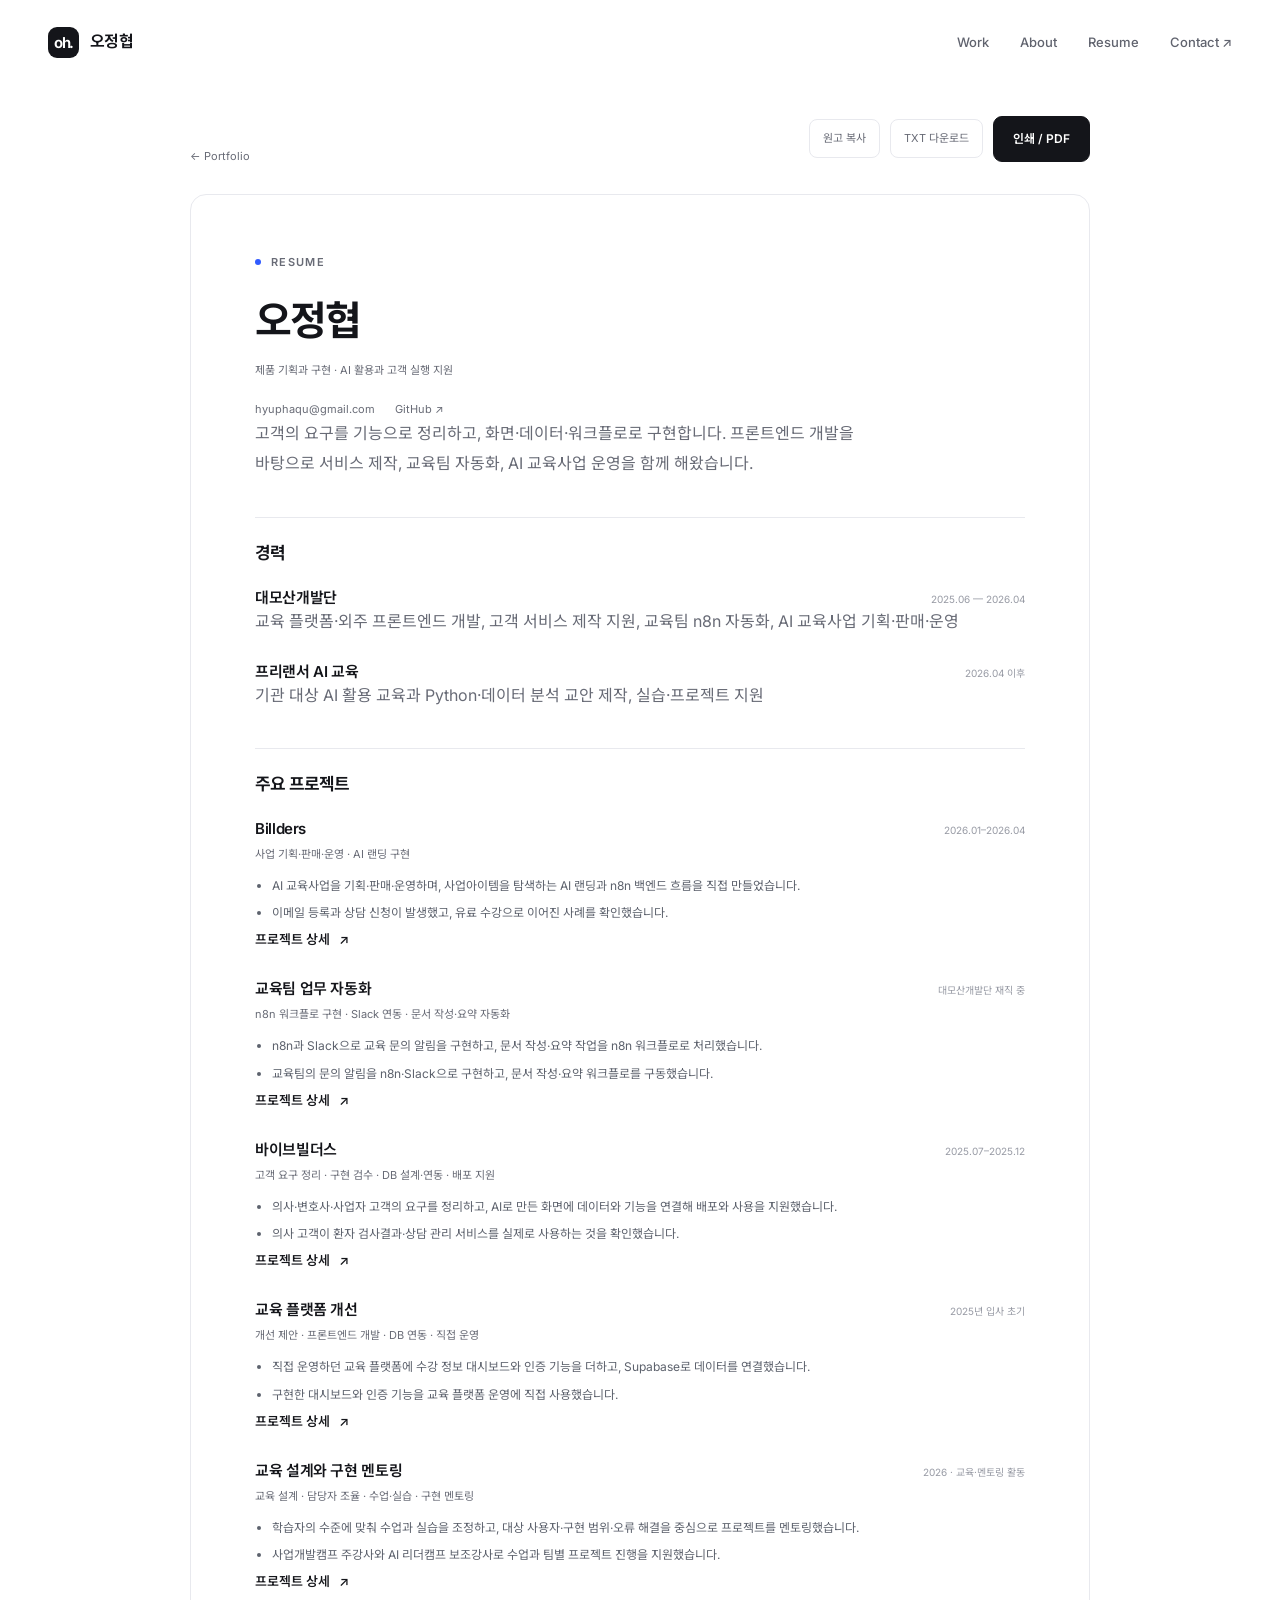
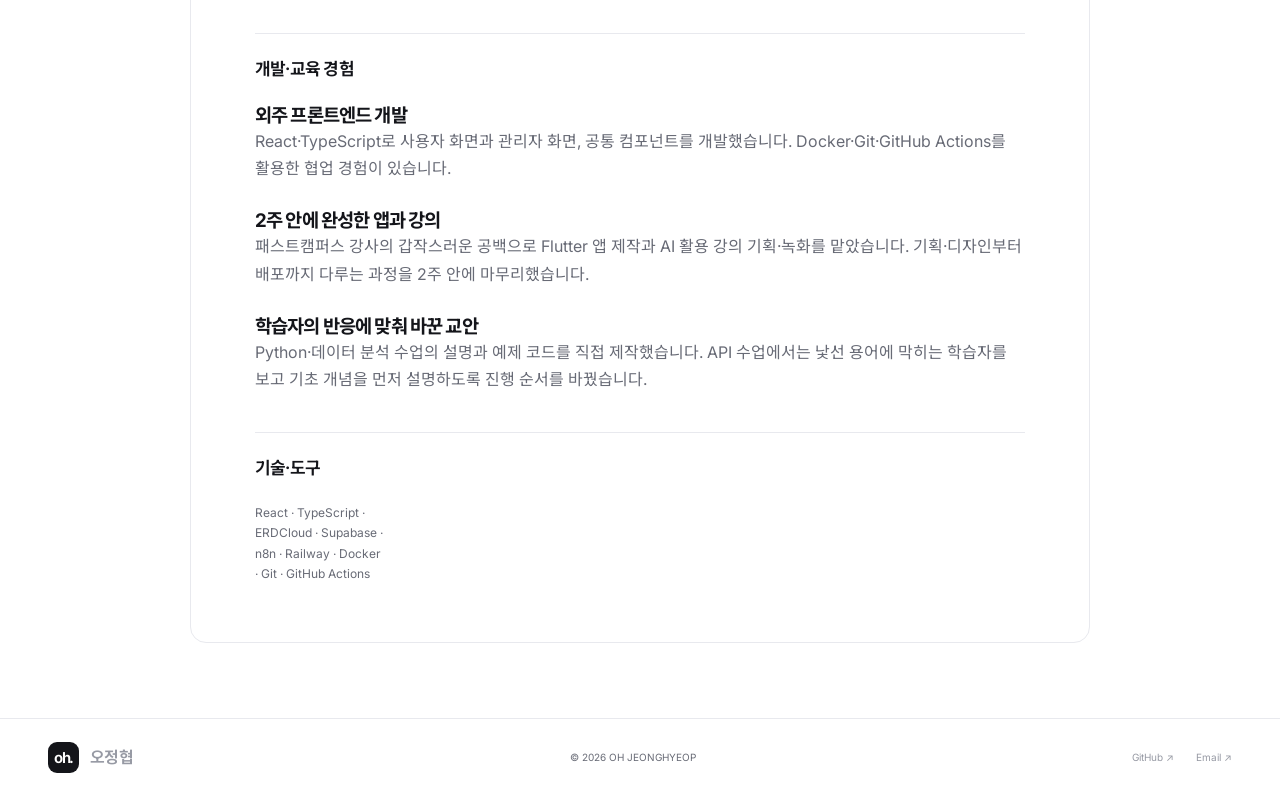
==== commit 78596740: "Add education automation case and interactive inquiry demo" ====
--- a/resume/index.html
+++ b/resume/index.html
@@ -1,14 +1,14 @@
-<!doctype html><html lang="ko"><head><meta charset="utf-8"><meta name="viewport" content="width=device-width,initial-scale=1"><title>오정협 — 이력서</title><meta name="description" content="고객의 문제를 작동하는 제품으로. 오정협의 서비스 기획·AI 구현·교육 포트폴리오."><meta name="theme-color" content="#ffffff"><meta property="og:title" content="오정협 — 이력서"><meta property="og:description" content="고객의 문제를 작동하는 제품으로. 직접 기획하고 구현한 프로젝트를 소개합니다."><link rel="icon" href="../assets/favicon.svg" type="image/svg+xml"><link rel="stylesheet" href="../assets/site.css"><script defer src="../assets/site.js"></script></head><body><a class="skip-link" href="#main">본문으로 건너뛰기</a><header class="site-header"><div class="container header-inner"><a class="brand" href="../index.html" aria-label="오정협 홈"><span class="brand-mark" aria-hidden="true">oh.</span><span class="wordmark">오정협</span></a><button class="menu-button" aria-controls="site-nav" aria-expanded="false" aria-label="메뉴 열기">메뉴 <span>+</span></button><nav id="site-nav" aria-label="주요 메뉴"><a class="nav-link" href="../index.html#work">Work</a><a class="nav-link" href="../index.html#about">About</a><a class="nav-link" href="../resume/">Resume</a><a class="nav-link" href="../index.html#contact">Contact <span aria-hidden="true">↗</span></a></nav></div></header><main id="main" class="container resume-shell"><div class="resume-toolbar"><a class="case-back" href="../index.html">← Portfolio</a><div class="resume-actions"><button class="copy-button" data-copy-resume>원고 복사</button><a class="copy-button" href="../downloads/resume.txt" download>TXT 다운로드</a><button class="button button-dark" data-print>인쇄 / PDF</button></div></div><article class="resume-document"><p class="hero-kicker">RESUME</p><h1>오정협</h1><p class="resume-role">제품 기획과 구현 · AI 활용과 고객 실행 지원</p><div class="resume-contact"><a href="mailto:hyuphaqu@gmail.com">hyuphaqu@gmail.com</a><a href="https://github.com/hyuphaqu">GitHub ↗</a></div><p class="resume-intro">고객의 요구를 기능으로 정리하고, 화면과 데이터로 구현합니다. 프론트엔드 개발을 바탕으로 서비스 제작, 사업 운영, AI 교육을 함께 해왔습니다.</p><section class="resume-section"><h2>경력</h2><article class="resume-item"><div class="resume-item-top"><h3>대모산개발단</h3><time>2025.06 — 2026.04</time></div><p>교육 플랫폼·외주 프론트엔드 개발, 고객 서비스 제작 지원, AI 교육사업 기획·판매·운영</p></article><article class="resume-item"><div class="resume-item-top"><h3>프리랜서 AI 교육</h3><time>2026.04 이후</time></div><p>기관 대상 AI 활용 교육과 Python·데이터 분석 교안 제작, 실습·프로젝트 지원</p></article></section><section class="resume-section"><h2>주요 프로젝트</h2><article class="resume-item"><div class="resume-item-top"><h3>Billders</h3><time>2026.01–2026.04</time></div><p class="resume-role">사업 기획·판매·운영 · AI 랜딩 구현</p><ul><li>AI 교육사업을 기획·판매·운영하며, 사업아이템을 탐색하는 AI 랜딩과 n8n 백엔드 흐름을 직접 만들었습니다.</li><li>이메일 등록과 상담 신청이 발생했고, 유료 수강으로 이어진 사례를 확인했습니다.</li></ul><a class="text-link" href="../projects/billders.html">프로젝트 상세 <span aria-hidden="true">↗</span></a></article><article class="resume-item"><div class="resume-item-top"><h3>바이브빌더스</h3><time>2025.07–2025.12</time></div><p class="resume-role">고객 요구 정리 · 구현 검수 · DB 설계·연동 · 배포 지원</p><ul><li>의사·변호사·사업자 고객의 요구를 정리하고, AI로 만든 화면에 데이터와 기능을 연결해 배포와 사용을 지원했습니다.</li><li>의사 고객이 환자 검사결과·상담 관리 서비스를 실제로 사용하는 것을 확인했습니다.</li></ul><a class="text-link" href="../projects/vibe-builders.html">프로젝트 상세 <span aria-hidden="true">↗</span></a></article><article class="resume-item"><div class="resume-item-top"><h3>교육 플랫폼 개선</h3><time>2025년 입사 초기</time></div><p class="resume-role">개선 제안 · 프론트엔드 개발 · DB 연동 · 직접 운영</p><ul><li>직접 운영하던 교육 플랫폼에 수강 정보 대시보드와 인증 기능을 더하고, Supabase로 데이터를 연결했습니다.</li><li>구현한 대시보드와 인증 기능을 교육 플랫폼 운영에 직접 사용했습니다.</li></ul><a class="text-link" href="../projects/platform.html">프로젝트 상세 <span aria-hidden="true">↗</span></a></article><article class="resume-item"><div class="resume-item-top"><h3>교육 설계와 구현 멘토링</h3><time>2026 · 교육·멘토링 활동</time></div><p class="resume-role">교육 설계 · 담당자 조율 · 수업·실습 · 구현 멘토링</p><ul><li>학습자의 수준에 맞춰 수업과 실습을 조정하고, 대상 사용자·구현 범위·오류 해결을 중심으로 프로젝트를 멘토링했습니다.</li><li>사업개발캠프 주강사와 AI 리더캠프 보조강사로 수업과 팀별 프로젝트 진행을 지원했습니다.</li></ul><a class="text-link" href="../projects/education.html">프로젝트 상세 <span aria-hidden="true">↗</span></a></article></section><section class="resume-section"><h2>개발·교육 경험</h2><article class="resume-item"><h3>외주 프론트엔드 개발</h3><p>React·TypeScript로 사용자 화면과 관리자 화면, 공통 컴포넌트를 개발했습니다. Docker·Git·GitHub Actions를 활용한 협업 경험이 있습니다.</p></article><article class="resume-item"><h3>2주 안에 완성한 앱과 강의</h3><p>패스트캠퍼스 강사의 갑작스러운 공백으로 Flutter 앱 제작과 AI 활용 강의 기획·녹화를 맡았습니다. 기획·디자인부터 배포까지 다루는 과정을 2주 안에 마무리했습니다.</p></article><article class="resume-item"><h3>학습자의 반응에 맞춰 바꾼 교안</h3><p>Python·데이터 분석 수업의 설명과 예제 코드를 직접 제작했습니다. API 수업에서는 낯선 용어에 막히는 학습자를 보고 기초 개념을 먼저 설명하도록 진행 순서를 바꿨습니다.</p></article></section><section class="resume-section"><h2>기술·도구</h2><p class="resume-skills">React · TypeScript · ERDCloud · Supabase · n8n · Railway · Docker · Git · GitHub Actions</p></section></article><textarea id="resume-copy-source" hidden>오정협
+<!doctype html><html lang="ko"><head><meta charset="utf-8"><meta name="viewport" content="width=device-width,initial-scale=1"><title>오정협 — 이력서</title><meta name="description" content="고객의 문제를 작동하는 제품으로. 오정협의 서비스 기획·AI 구현·교육 포트폴리오."><meta name="theme-color" content="#ffffff"><meta property="og:title" content="오정협 — 이력서"><meta property="og:description" content="고객의 문제를 작동하는 제품으로. 직접 기획하고 구현한 프로젝트를 소개합니다."><link rel="icon" href="../assets/favicon.svg" type="image/svg+xml"><link rel="stylesheet" href="../assets/site.css"><script defer src="../assets/site.js"></script></head><body><a class="skip-link" href="#main">본문으로 건너뛰기</a><header class="site-header"><div class="container header-inner"><a class="brand" href="../index.html" aria-label="오정협 홈"><span class="brand-mark" aria-hidden="true">oh.</span><span class="wordmark">오정협</span></a><button class="menu-button" aria-controls="site-nav" aria-expanded="false" aria-label="메뉴 열기">메뉴 <span>+</span></button><nav id="site-nav" aria-label="주요 메뉴"><a class="nav-link" href="../index.html#work">Work</a><a class="nav-link" href="../index.html#about">About</a><a class="nav-link" href="../resume/">Resume</a><a class="nav-link" href="../index.html#contact">Contact <span aria-hidden="true">↗</span></a></nav></div></header><main id="main" class="container resume-shell"><div class="resume-toolbar"><a class="case-back" href="../index.html">← Portfolio</a><div class="resume-actions"><button class="copy-button" data-copy-resume>원고 복사</button><a class="copy-button" href="../downloads/resume.txt" download>TXT 다운로드</a><button class="button button-dark" data-print>인쇄 / PDF</button></div></div><article class="resume-document"><p class="hero-kicker">RESUME</p><h1>오정협</h1><p class="resume-role">제품 기획과 구현 · AI 활용과 고객 실행 지원</p><div class="resume-contact"><a href="mailto:hyuphaqu@gmail.com">hyuphaqu@gmail.com</a><a href="https://github.com/hyuphaqu">GitHub ↗</a></div><p class="resume-intro">고객의 요구를 기능으로 정리하고, 화면·데이터·워크플로로 구현합니다. 프론트엔드 개발을 바탕으로 서비스 제작, 교육팀 자동화, AI 교육사업 운영을 함께 해왔습니다.</p><section class="resume-section"><h2>경력</h2><article class="resume-item"><div class="resume-item-top"><h3>대모산개발단</h3><time>2025.06 — 2026.04</time></div><p>교육 플랫폼·외주 프론트엔드 개발, 고객 서비스 제작 지원, 교육팀 n8n 자동화, AI 교육사업 기획·판매·운영</p></article><article class="resume-item"><div class="resume-item-top"><h3>프리랜서 AI 교육</h3><time>2026.04 이후</time></div><p>기관 대상 AI 활용 교육과 Python·데이터 분석 교안 제작, 실습·프로젝트 지원</p></article></section><section class="resume-section"><h2>주요 프로젝트</h2><article class="resume-item"><div class="resume-item-top"><h3>Billders</h3><time>2026.01–2026.04</time></div><p class="resume-role">사업 기획·판매·운영 · AI 랜딩 구현</p><ul><li>AI 교육사업을 기획·판매·운영하며, 사업아이템을 탐색하는 AI 랜딩과 n8n 백엔드 흐름을 직접 만들었습니다.</li><li>이메일 등록과 상담 신청이 발생했고, 유료 수강으로 이어진 사례를 확인했습니다.</li></ul><a class="text-link" href="../projects/billders.html">프로젝트 상세 <span aria-hidden="true">↗</span></a></article><article class="resume-item"><div class="resume-item-top"><h3>교육팀 업무 자동화</h3><time>대모산개발단 재직 중</time></div><p class="resume-role">n8n 워크플로 구현 · Slack 연동 · 문서 작성·요약 자동화</p><ul><li>n8n과 Slack으로 교육 문의 알림을 구현하고, 문서 작성·요약 작업을 n8n 워크플로로 처리했습니다.</li><li>교육팀의 문의 알림을 n8n·Slack으로 구현하고, 문서 작성·요약 워크플로를 구동했습니다.</li></ul><a class="text-link" href="../projects/education-automation.html">프로젝트 상세 <span aria-hidden="true">↗</span></a></article><article class="resume-item"><div class="resume-item-top"><h3>바이브빌더스</h3><time>2025.07–2025.12</time></div><p class="resume-role">고객 요구 정리 · 구현 검수 · DB 설계·연동 · 배포 지원</p><ul><li>의사·변호사·사업자 고객의 요구를 정리하고, AI로 만든 화면에 데이터와 기능을 연결해 배포와 사용을 지원했습니다.</li><li>의사 고객이 환자 검사결과·상담 관리 서비스를 실제로 사용하는 것을 확인했습니다.</li></ul><a class="text-link" href="../projects/vibe-builders.html">프로젝트 상세 <span aria-hidden="true">↗</span></a></article><article class="resume-item"><div class="resume-item-top"><h3>교육 플랫폼 개선</h3><time>2025년 입사 초기</time></div><p class="resume-role">개선 제안 · 프론트엔드 개발 · DB 연동 · 직접 운영</p><ul><li>직접 운영하던 교육 플랫폼에 수강 정보 대시보드와 인증 기능을 더하고, Supabase로 데이터를 연결했습니다.</li><li>구현한 대시보드와 인증 기능을 교육 플랫폼 운영에 직접 사용했습니다.</li></ul><a class="text-link" href="../projects/platform.html">프로젝트 상세 <span aria-hidden="true">↗</span></a></article><article class="resume-item"><div class="resume-item-top"><h3>교육 설계와 구현 멘토링</h3><time>2026 · 교육·멘토링 활동</time></div><p class="resume-role">교육 설계 · 담당자 조율 · 수업·실습 · 구현 멘토링</p><ul><li>학습자의 수준에 맞춰 수업과 실습을 조정하고, 대상 사용자·구현 범위·오류 해결을 중심으로 프로젝트를 멘토링했습니다.</li><li>사업개발캠프 주강사와 AI 리더캠프 보조강사로 수업과 팀별 프로젝트 진행을 지원했습니다.</li></ul><a class="text-link" href="../projects/education.html">프로젝트 상세 <span aria-hidden="true">↗</span></a></article></section><section class="resume-section"><h2>개발·교육 경험</h2><article class="resume-item"><h3>외주 프론트엔드 개발</h3><p>React·TypeScript로 사용자 화면과 관리자 화면, 공통 컴포넌트를 개발했습니다. Docker·Git·GitHub Actions를 활용한 협업 경험이 있습니다.</p></article><article class="resume-item"><h3>2주 안에 완성한 앱과 강의</h3><p>패스트캠퍼스 강사의 갑작스러운 공백으로 Flutter 앱 제작과 AI 활용 강의 기획·녹화를 맡았습니다. 기획·디자인부터 배포까지 다루는 과정을 2주 안에 마무리했습니다.</p></article><article class="resume-item"><h3>학습자의 반응에 맞춰 바꾼 교안</h3><p>Python·데이터 분석 수업의 설명과 예제 코드를 직접 제작했습니다. API 수업에서는 낯선 용어에 막히는 학습자를 보고 기초 개념을 먼저 설명하도록 진행 순서를 바꿨습니다.</p></article></section><section class="resume-section"><h2>기술·도구</h2><p class="resume-skills">React · TypeScript · ERDCloud · Supabase · n8n · Railway · Docker · Git · GitHub Actions</p></section></article><textarea id="resume-copy-source" hidden>오정협
 제품 기획과 구현
 hyuphaqu@gmail.com
 https://github.com/hyuphaqu
 
-고객의 요구를 기능으로 정리하고, 화면과 데이터로 구현합니다. 프론트엔드 개발을 바탕으로 서비스 제작, 사업 운영, AI 교육을 함께 해왔습니다.
+고객의 요구를 기능으로 정리하고, 화면·데이터·워크플로로 구현합니다. 프론트엔드 개발을 바탕으로 서비스 제작, 교육팀 자동화, AI 교육사업 운영을 함께 해왔습니다.
 
 경력
 대모산개발단
 2025.06 — 2026.04
-교육 플랫폼·외주 프론트엔드 개발, 고객 서비스 제작 지원, AI 교육사업 기획·판매·운영
+교육 플랫폼·외주 프론트엔드 개발, 고객 서비스 제작 지원, 교육팀 n8n 자동화, AI 교육사업 기획·판매·운영
 
 프리랜서 AI 교육
 2026.04 이후
@@ -19,6 +19,12 @@
 사업 기획·판매·운영 · AI 랜딩 구현
 AI 교육사업을 기획·판매·운영하며, 사업아이템을 탐색하는 AI 랜딩과 n8n 백엔드 흐름을 직접 만들었습니다.
 이메일 등록과 상담 신청이 발생했고, 유료 수강으로 이어진 사례를 확인했습니다.
+
+교육팀 업무 자동화
+대모산개발단 재직 중
+n8n 워크플로 구현 · Slack 연동 · 문서 작성·요약 자동화
+n8n과 Slack으로 교육 문의 알림을 구현하고, 문서 작성·요약 작업을 n8n 워크플로로 처리했습니다.
+교육팀의 문의 알림을 n8n·Slack으로 구현하고, 문서 작성·요약 워크플로를 구동했습니다.
 
 바이브빌더스
 2025.07–2025.12
--- a/assets/site.css
+++ b/assets/site.css
@@ -52,3 +52,11 @@
   .resume-item-top h3 { font-size: 15px; }
   .resume-skills { font-size: 12px; }
 }
+/* Education operations: existing type, colors and spacing. */
+.automation-feature{margin:0 0 50px;border:1px solid var(--line);border-radius:var(--radius);overflow:hidden}.automation-feature-link{display:grid;grid-template-columns:1.05fr 1fr;align-items:stretch}.media-automation{background:#edf1ff;position:relative;height:340px;padding:60px 32px 40px;display:flex;align-items:center;justify-content:center}.automation-canvas{width:100%;max-width:440px;background:white;border:1px solid #e1e7f7;box-shadow:0 16px 42px #1b306013;border-radius:13px;padding:22px 24px;transform:rotate(-1.5deg)}.automation-canvas-top{display:flex;align-items:center;gap:10px;padding-bottom:17px;font-size:13px}.automation-symbol{width:27px;height:27px;background:var(--blue);color:white;border-radius:8px;display:grid;place-items:center;font-size:20px}.automation-dot{width:6px;height:6px;border-radius:50%;background:#8195d3;margin-left:auto}.automation-lane{border-top:1px solid #edf0f5;padding:16px 0}.lane-label{font-size:7px;letter-spacing:.14em;color:#6b7390;display:block;margin-bottom:10px}.automation-path{display:flex;align-items:center;gap:9px;justify-content:space-between}.automation-path span{font-size:10px;border:1px solid #dfe4f0;border-radius:6px;padding:7px 11px;white-space:nowrap}.automation-path .node-n8n{background:var(--ink);color:white;border-color:var(--ink)}.automation-path b{font-size:11px;color:#a6aec3;font-weight:400}.automation-canvas-bottom{border-top:1px solid #edf0f5;padding-top:13px;display:flex;justify-content:space-between;font-size:7px;color:#737c95}.automation-info{padding:36px;display:flex;flex-direction:column;justify-content:center}.automation-info .project-info{padding:0}.automation-info .project-title{font-size:25px}.automation-info .project-title>span{font-size:16px;line-height:1.6}.automation-info>.text-link{margin-top:22px;font-size:11px}.automation-demo-strip{padding:17px 27px;display:flex;justify-content:space-between;align-items:center;gap:12px;border-top:1px solid var(--line);font-size:11px}.automation-demo-strip>span{color:var(--soft);display:flex;align-items:center;gap:8px}.automation-demo-strip i{width:6px;height:6px;background:var(--blue);border-radius:50%}.automation-demo-strip a{font-size:12px}.case-demo-cta{display:flex;align-items:center;gap:17px;margin:25px 0 0;flex-wrap:wrap}.case-demo-cta>span{color:var(--soft);font-size:11px}.case-cover .media-automation{height:390px;padding-top:62px}.case-cover .automation-canvas{max-width:530px;padding:25px 34px}.case-cover .automation-path span{font-size:13px;padding:10px 16px}.case-cover .automation-lane{padding:18px 0}.case-cover .lane-label{font-size:9px}
+@media(max-width:760px){.automation-feature-link{grid-template-columns:1fr}.automation-info{padding:25px}.media-automation{height:330px;padding-inline:32px}.automation-info .project-title{font-size:25px}.automation-info .project-summary{font-size:13px}.automation-demo-strip{padding:16px 24px}.case-cover .media-automation{height:350px}}
+@media(max-width:560px){.media-automation{height:305px;padding:52px 20px 38px}.automation-canvas{padding:17px 18px}.automation-canvas-top{font-size:11px;gap:8px}.automation-path{gap:5px}.automation-path span{font-size:9px;padding:7px 8px}.automation-lane{padding:12px 0}.automation-canvas-bottom{font-size:6px}.automation-feature{margin-bottom:34px}.automation-info{padding:23px 21px}.automation-info .project-title{font-size:23px}.automation-info .project-title>span{font-size:15px}.automation-demo-strip{padding:15px 20px;flex-wrap:wrap}.automation-demo-strip>span{font-size:10px}.automation-demo-strip a{font-size:11px}.case-cover .media-automation{height:320px;padding:50px 20px 35px}.case-cover .automation-canvas{padding:18px}.case-cover .automation-path span{font-size:10px;padding:9px}.case-cover .lane-label{font-size:7px}.case-demo-cta{gap:12px}.case-demo-cta>span{font-size:10px}}
+.media-automation .media-label,.media-automation .media-caption{color:#65759e}.automation-canvas{padding:18px 22px}.automation-canvas-top{padding-bottom:12px}.automation-lane{padding:10px 0}.lane-label{margin-bottom:6px}.automation-path span{padding-block:6px}.automation-canvas-bottom{padding-top:10px}
+@media(max-width:560px){.automation-canvas{padding:15px 18px}.automation-canvas-top{padding-bottom:10px}.automation-lane{padding:8px 0}.automation-path span{padding-block:6px}}
+.case-cover .media-automation{height:450px;padding:65px 35px 50px}
+@media(max-width:560px){.case-cover .media-automation{height:320px;padding:50px 20px 35px}.case-cover .automation-lane{padding:8px 0}.case-cover .automation-path span{padding:7px}.case-cover .automation-canvas{padding:18px}}
